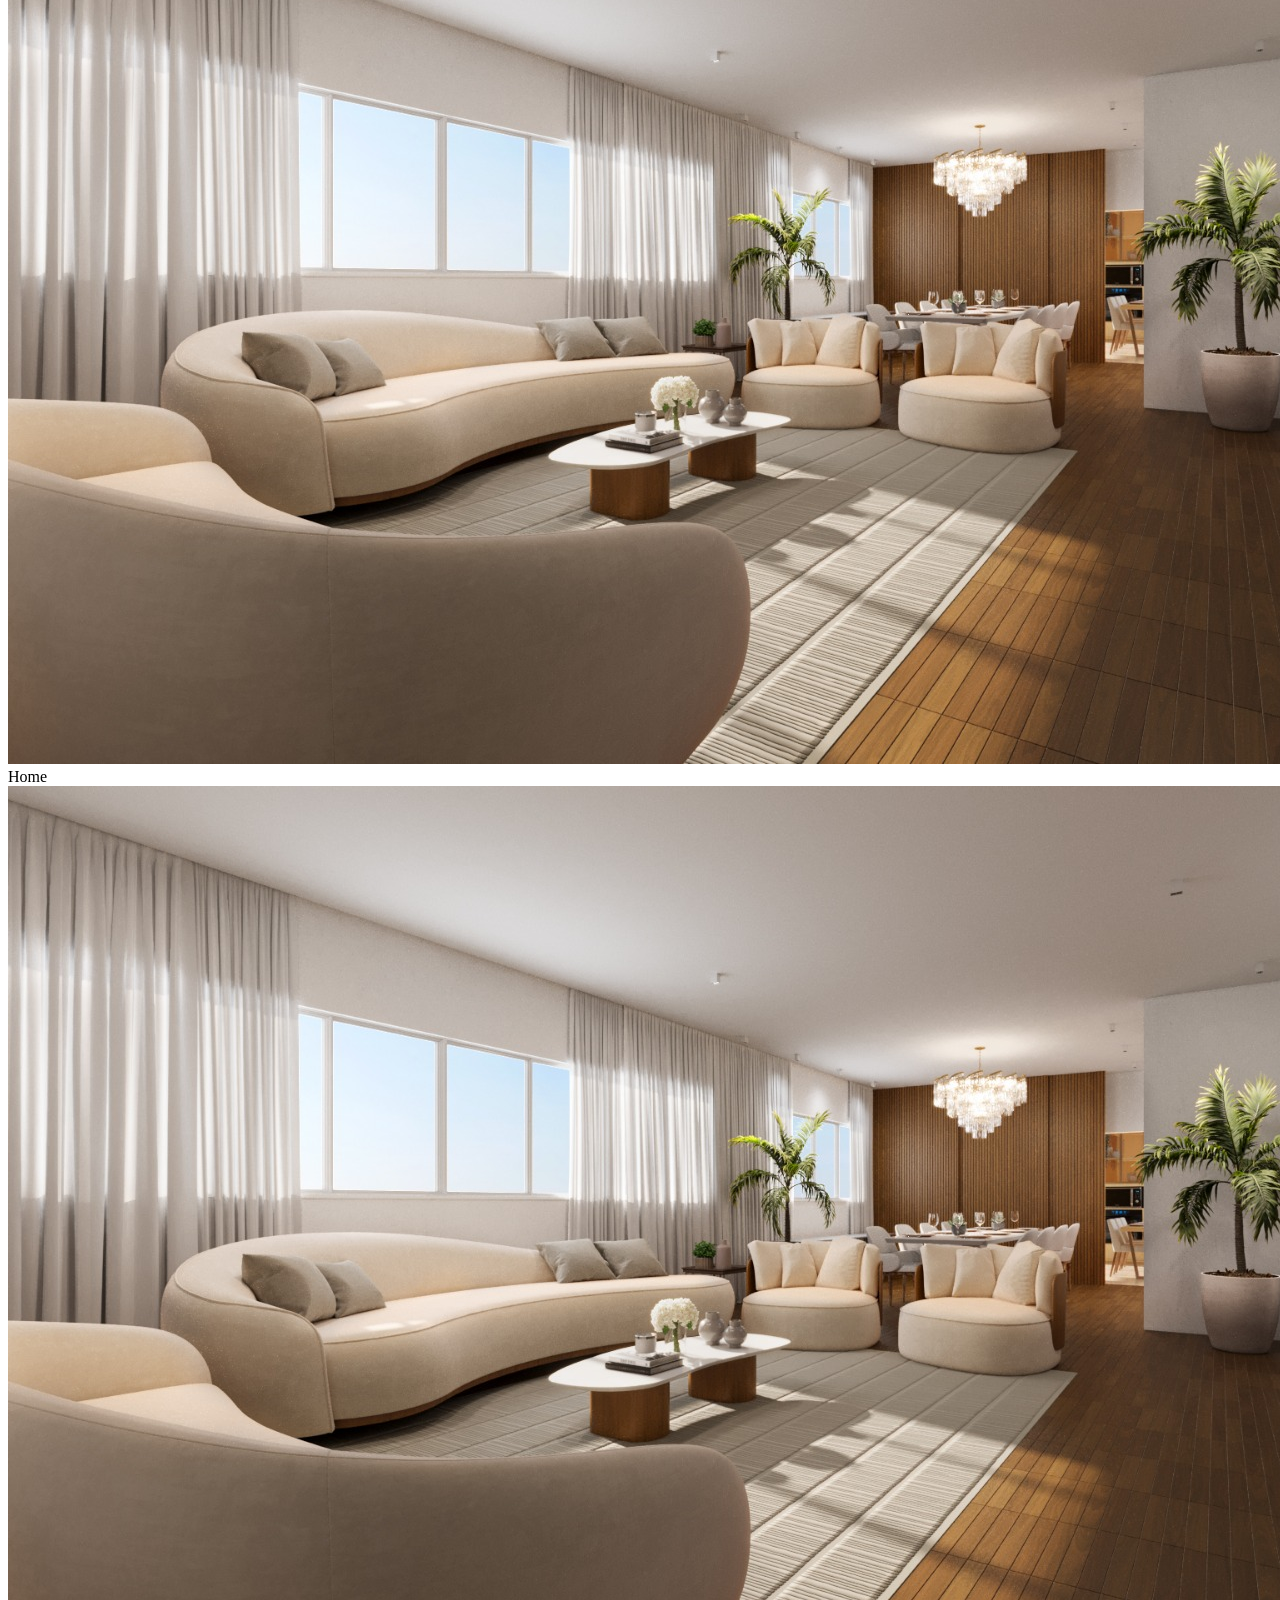
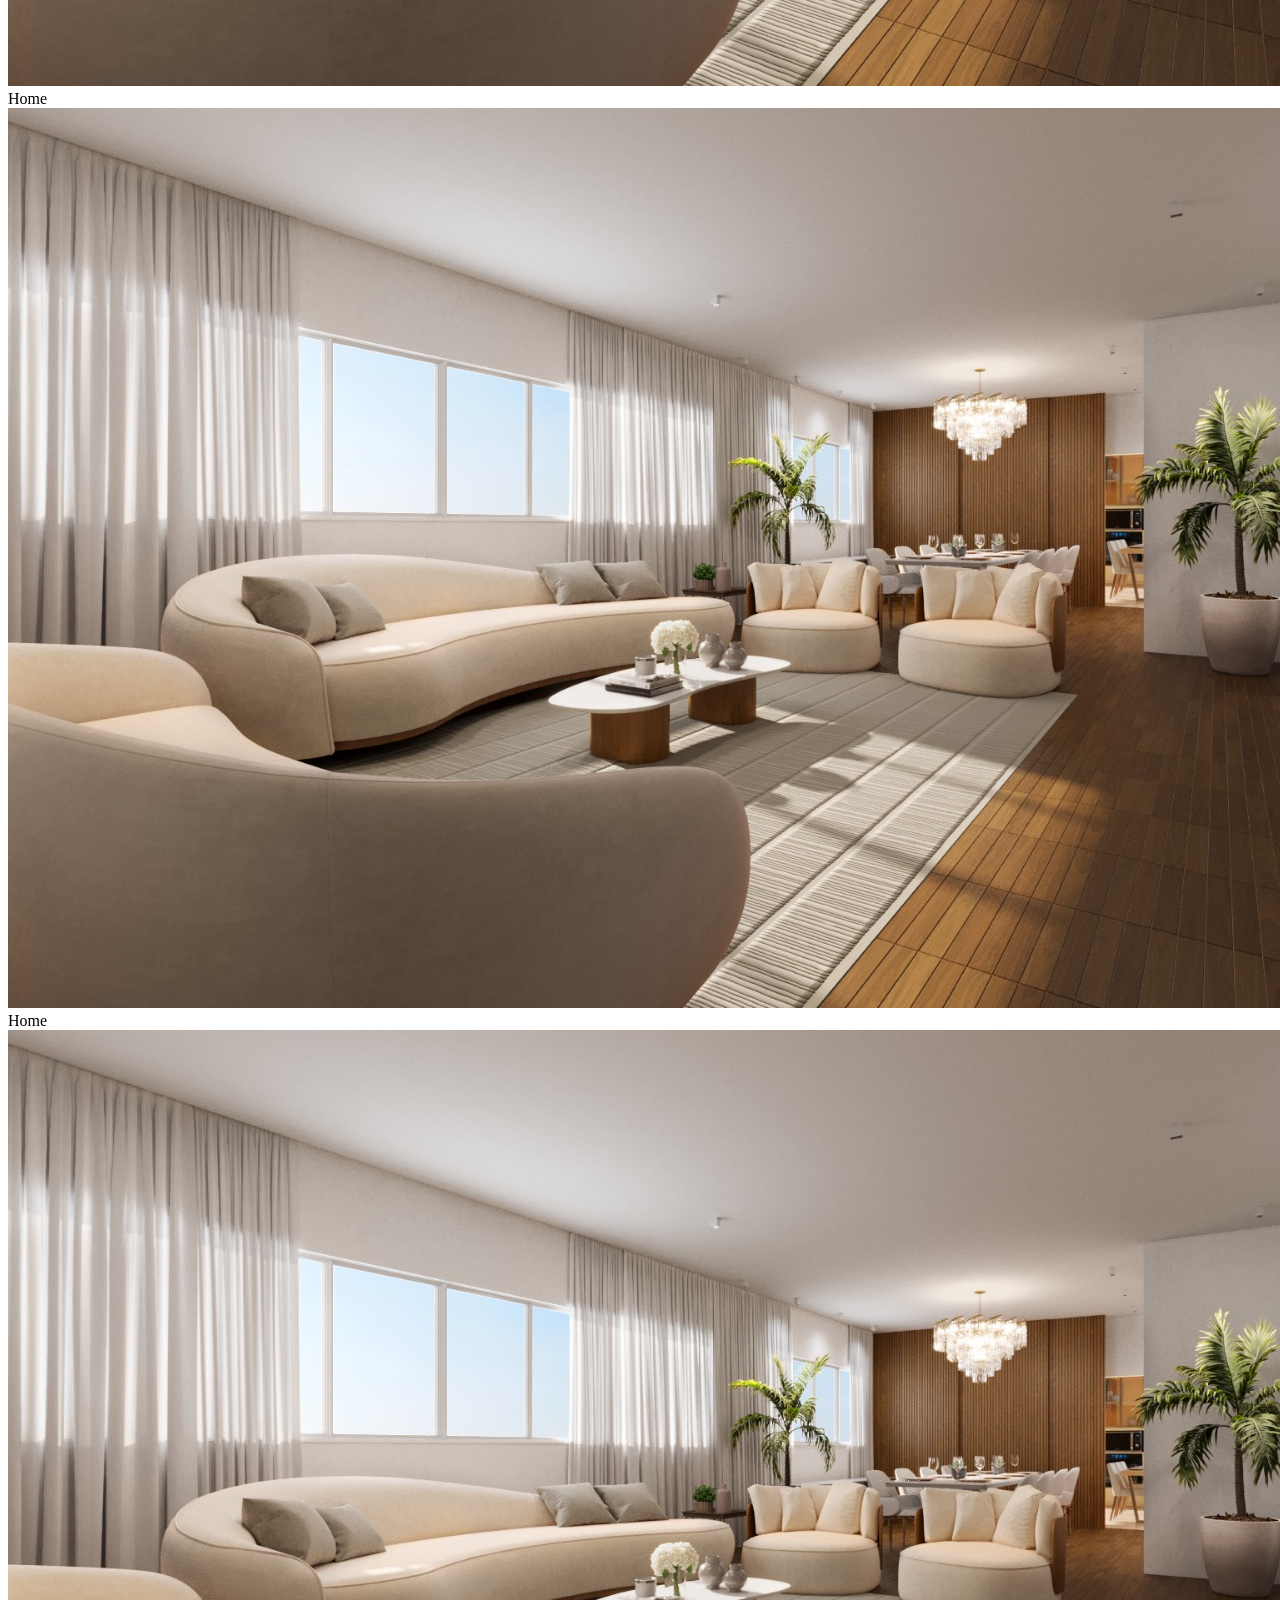
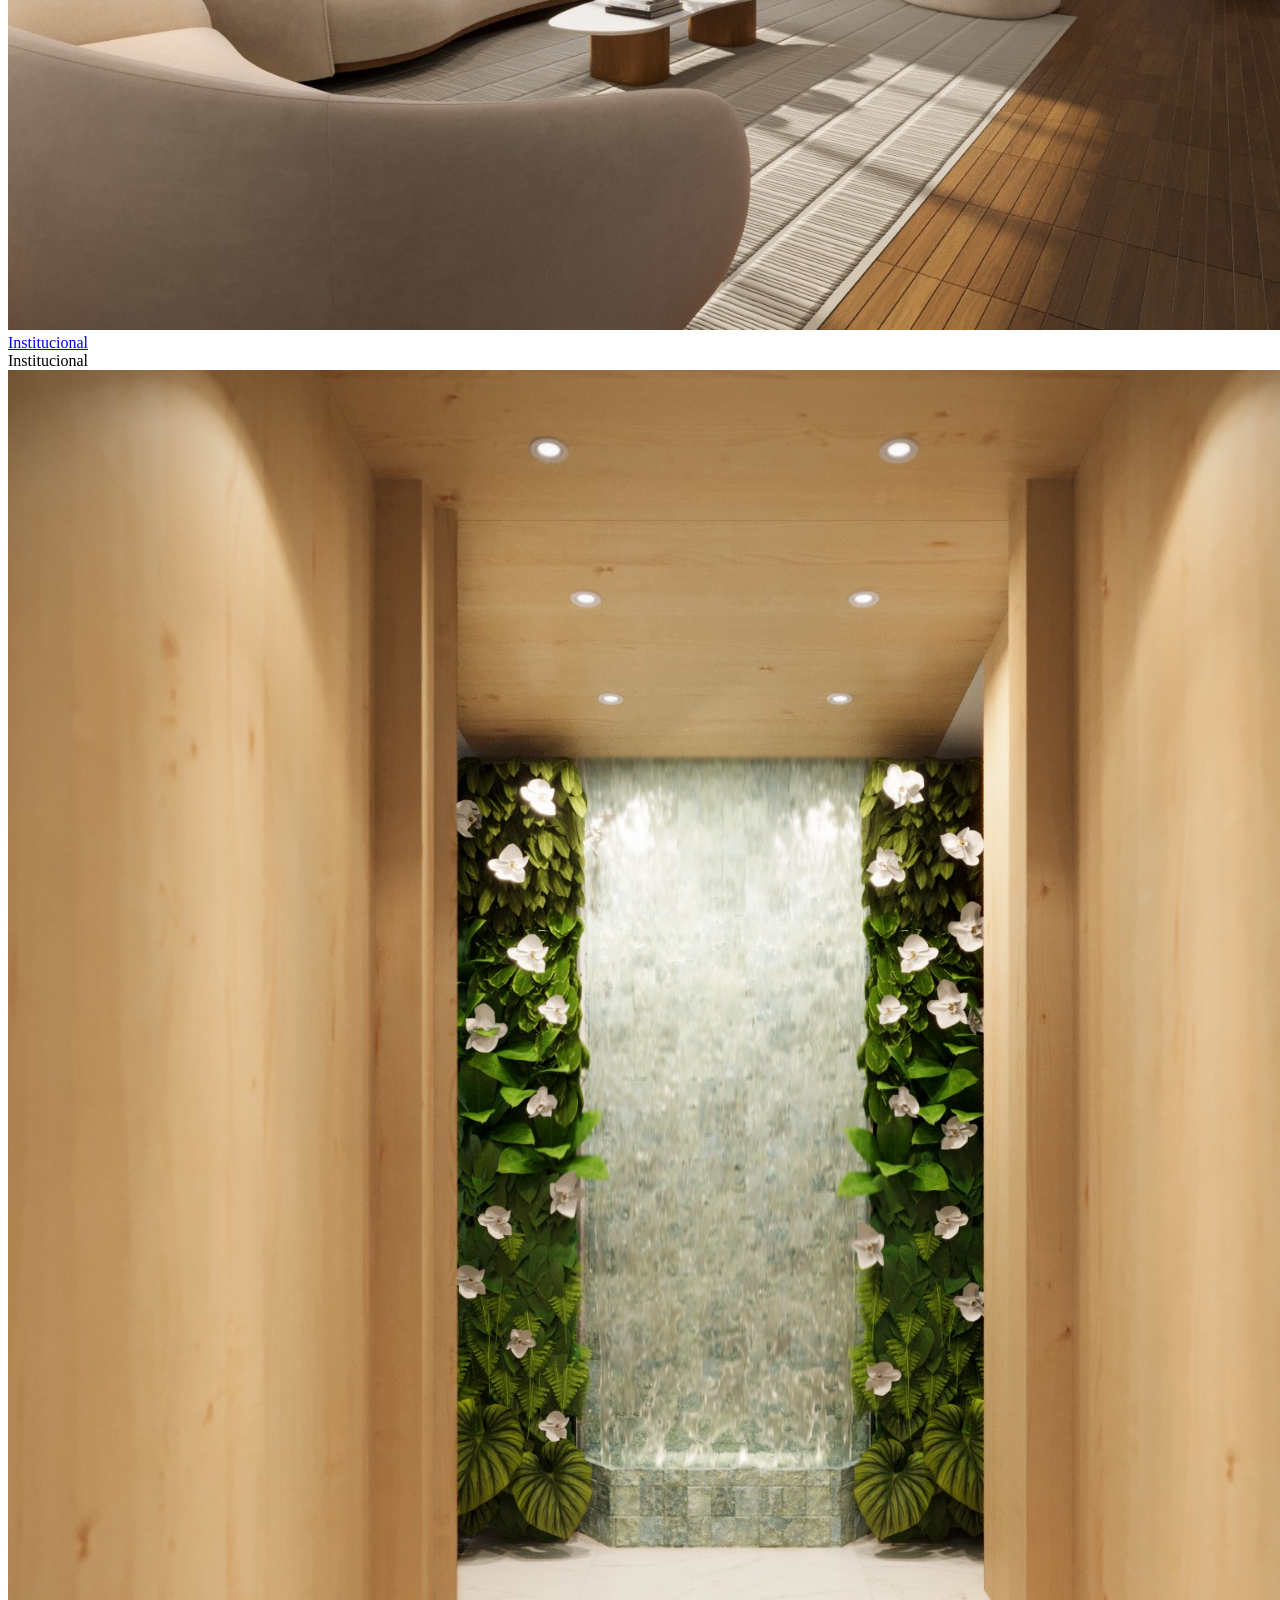
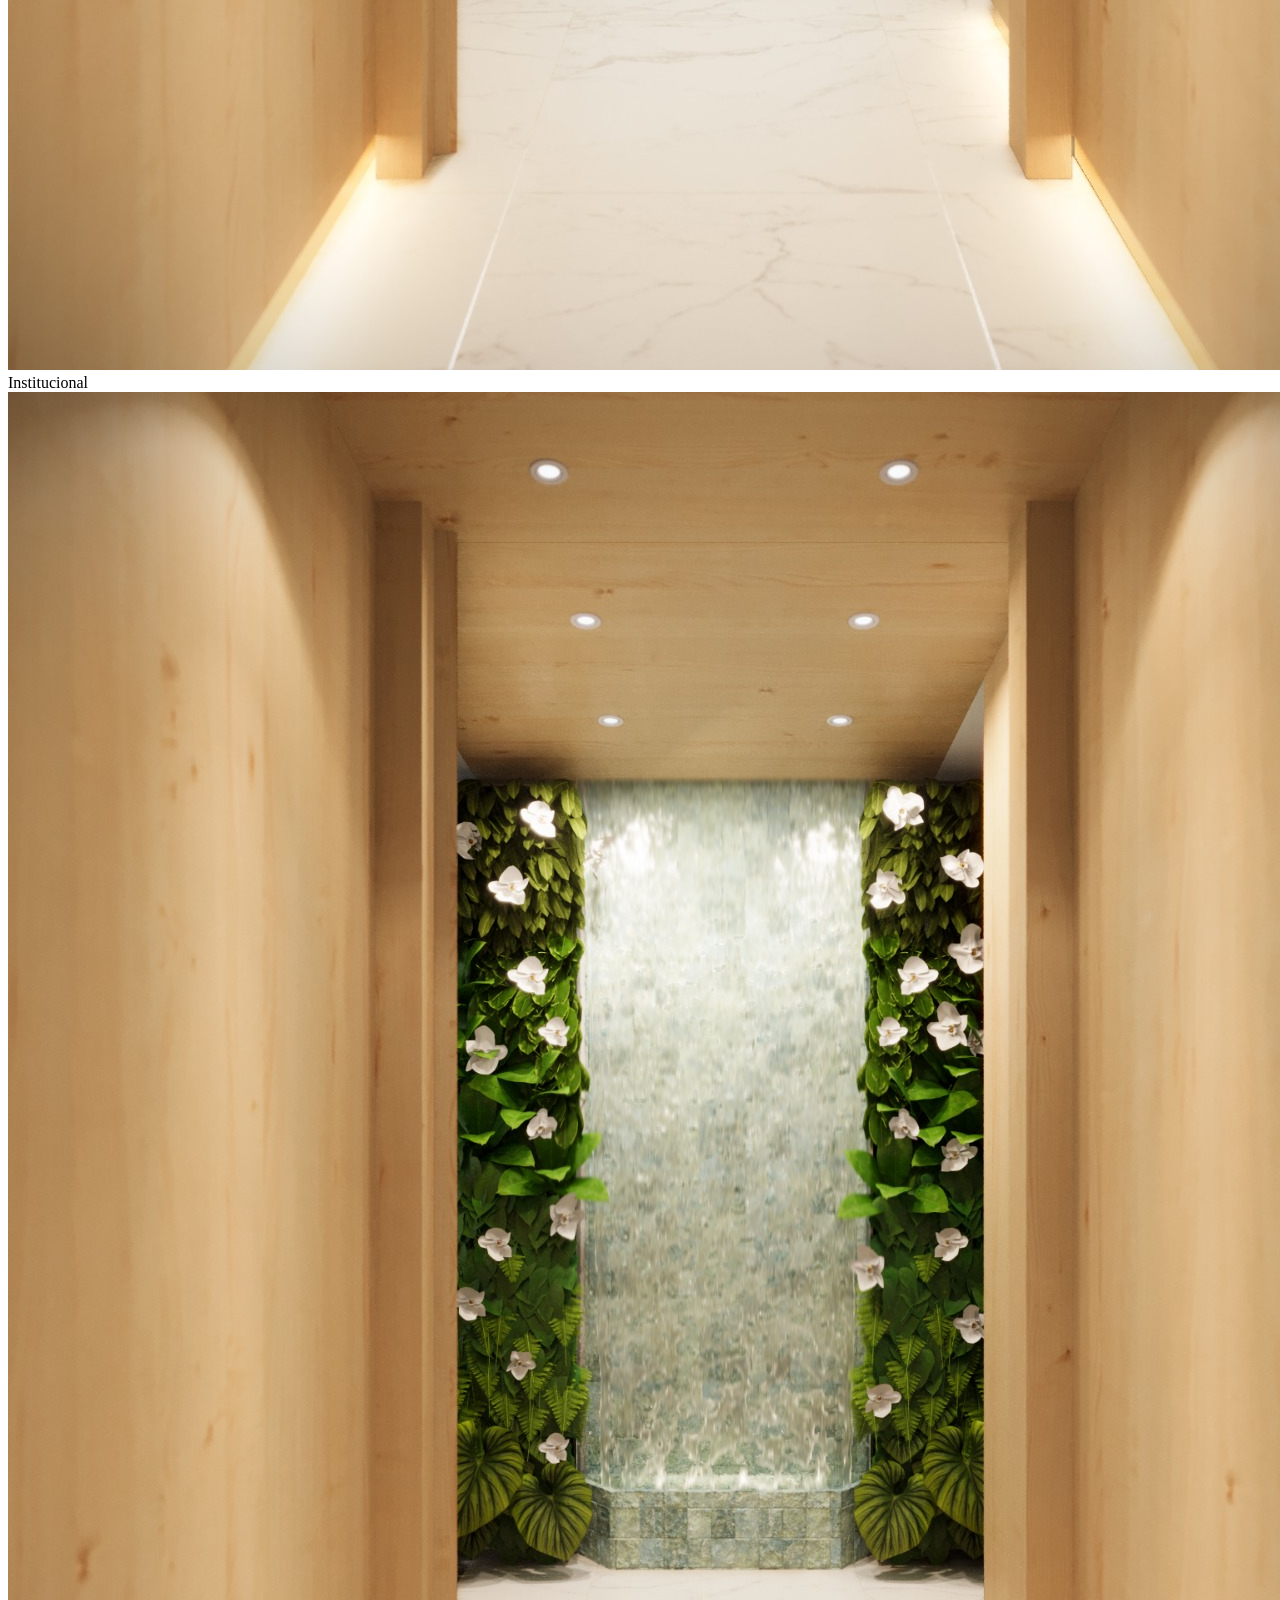
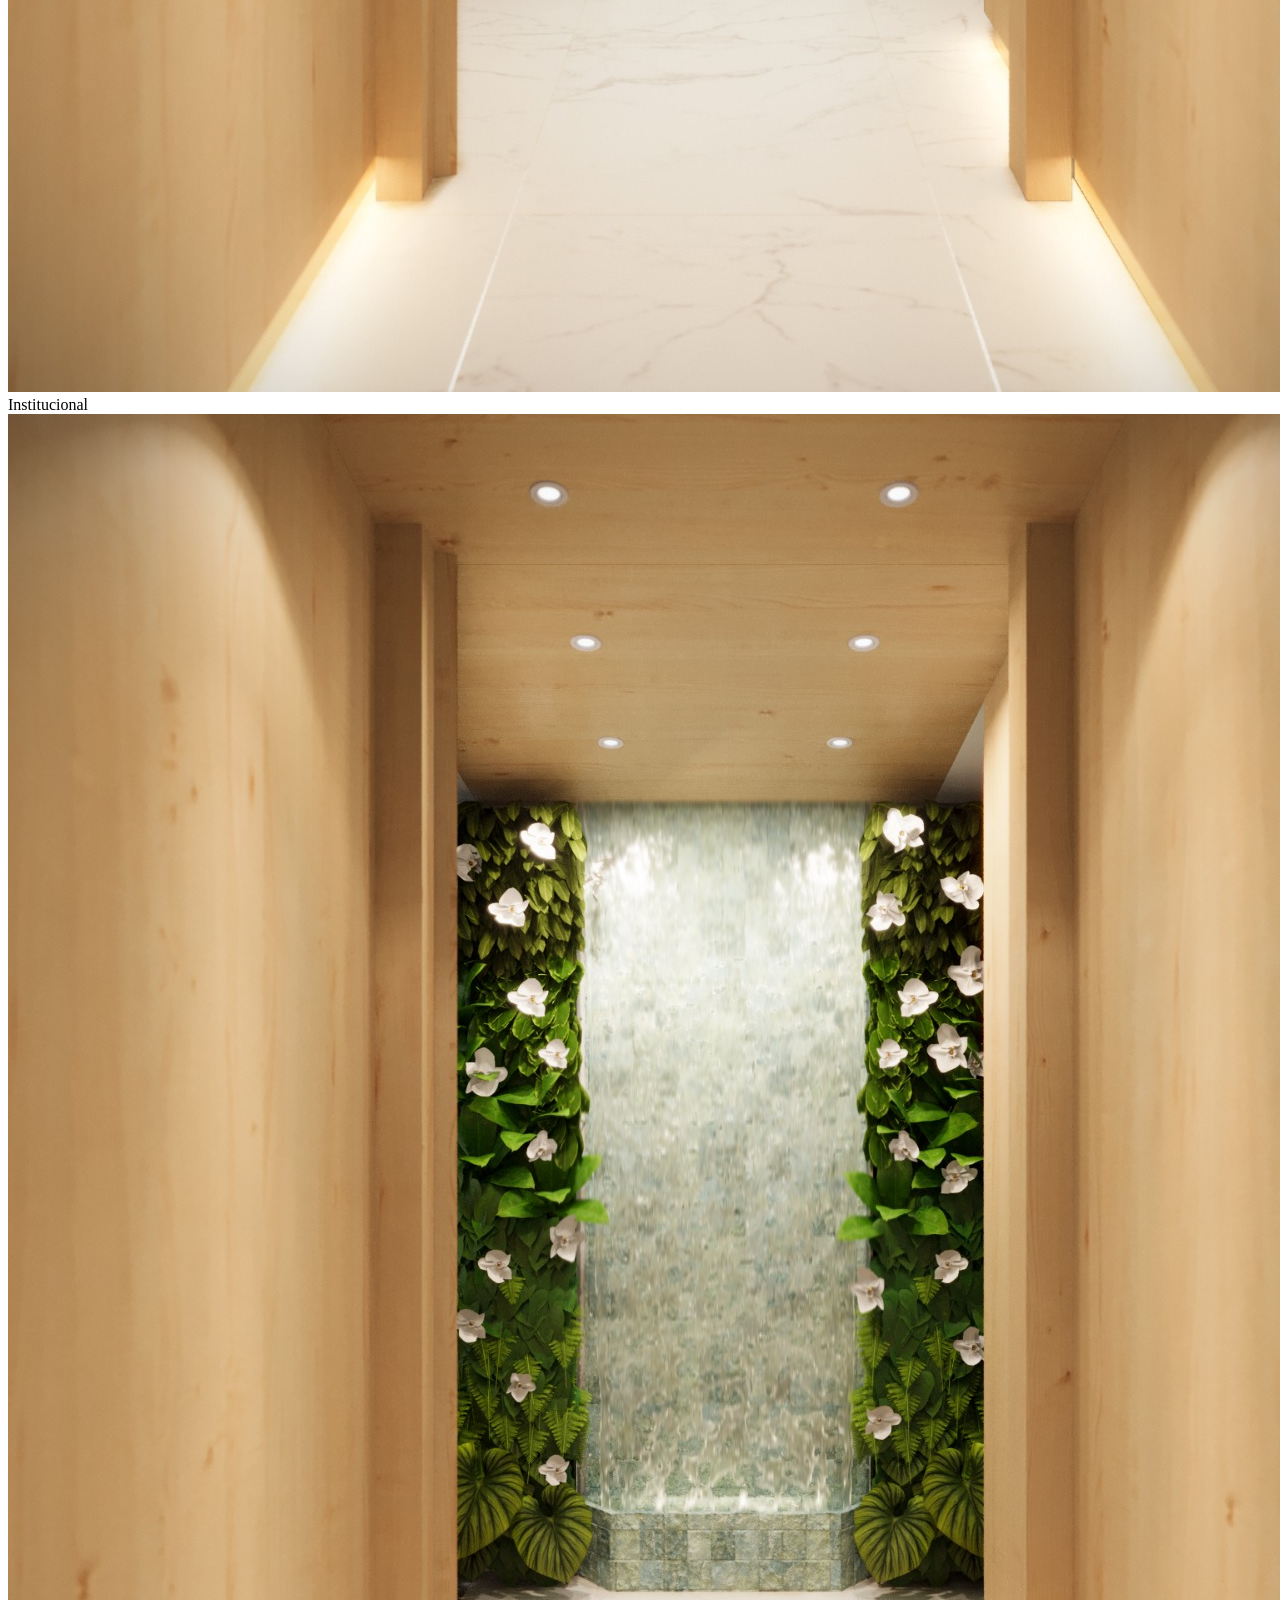
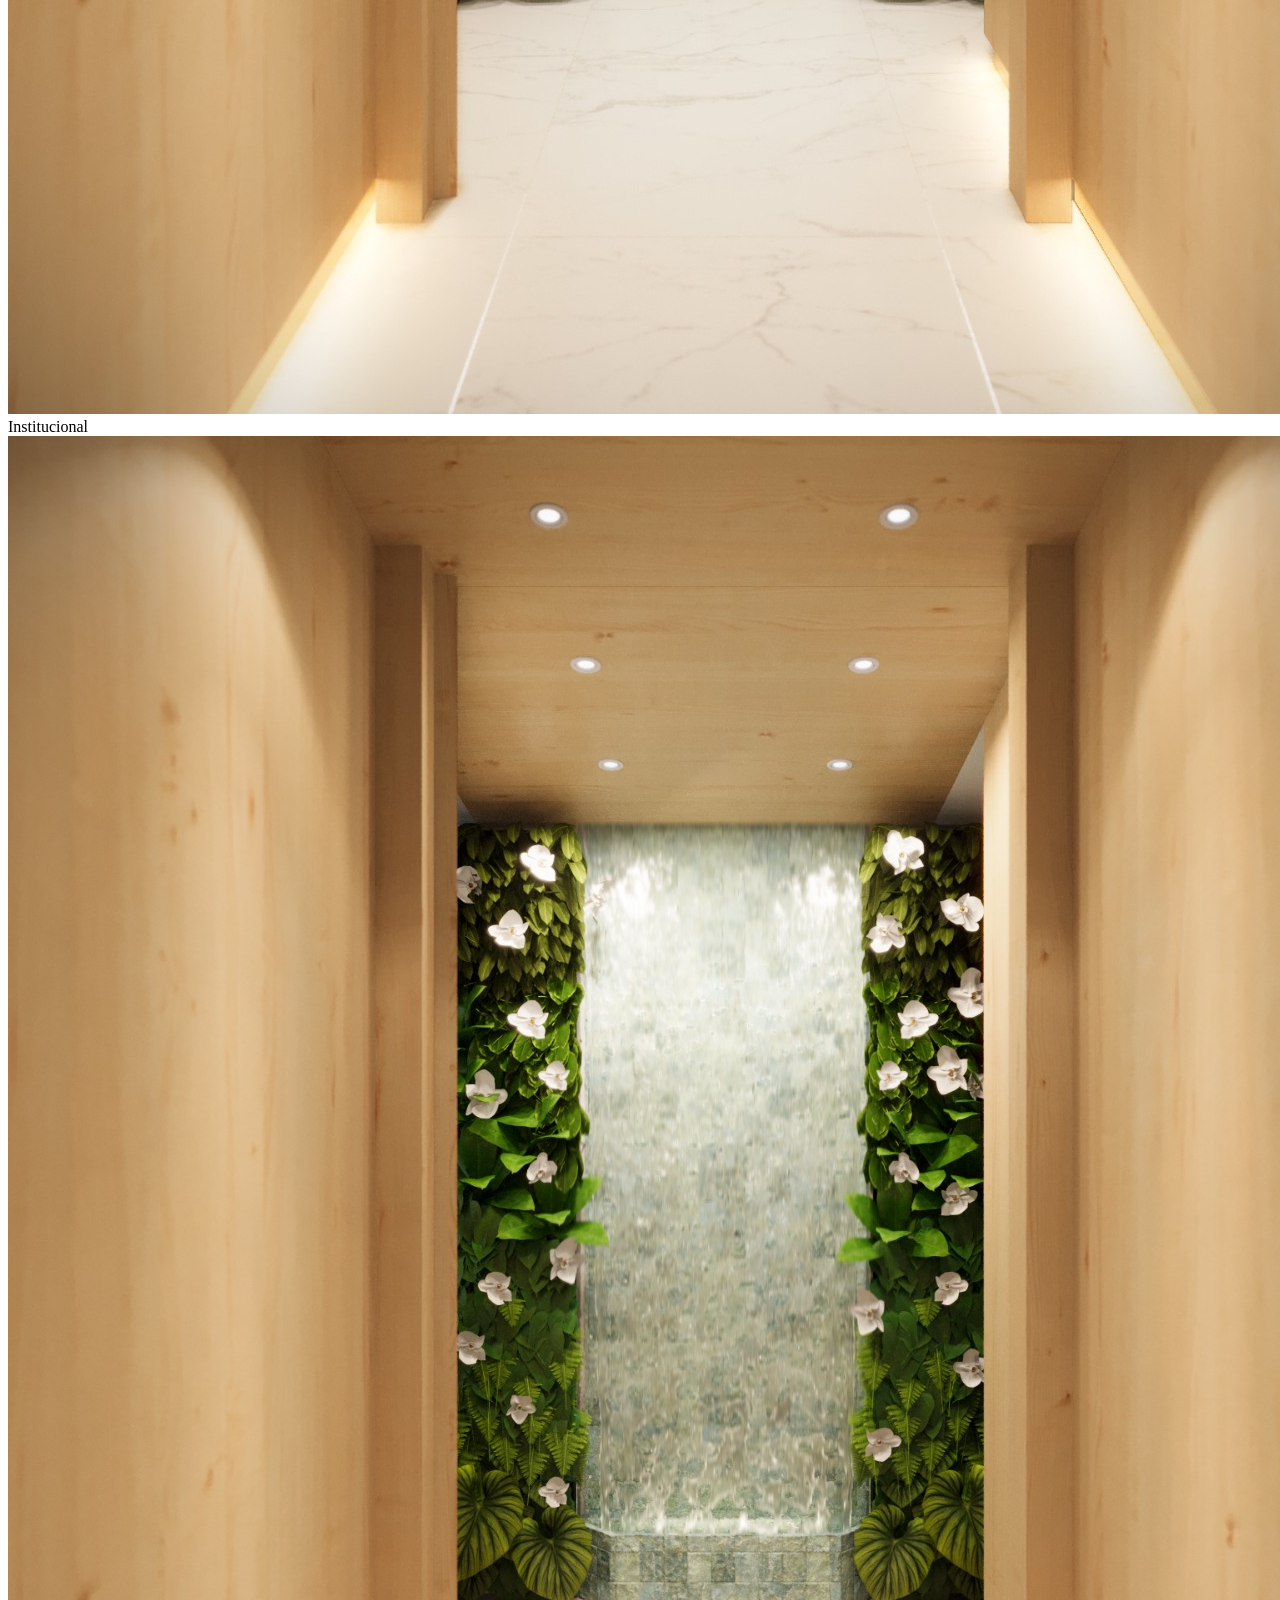
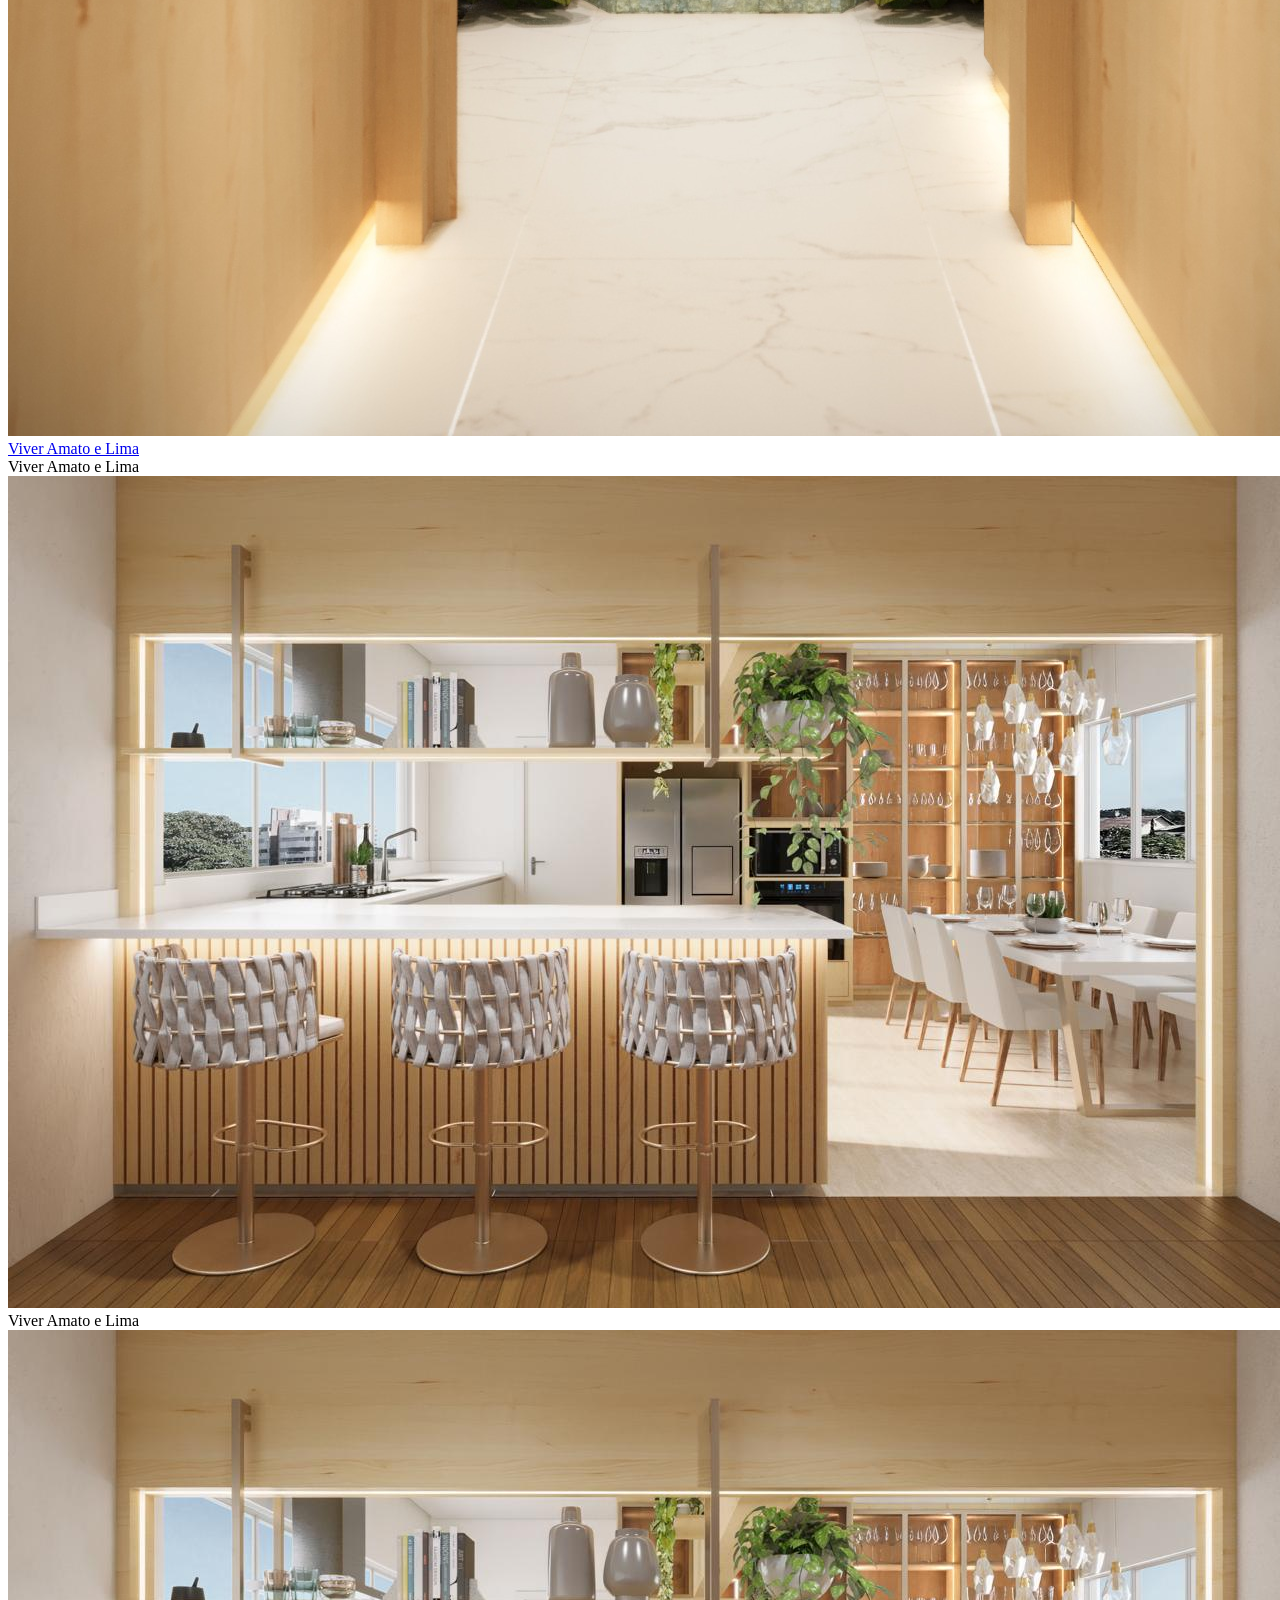
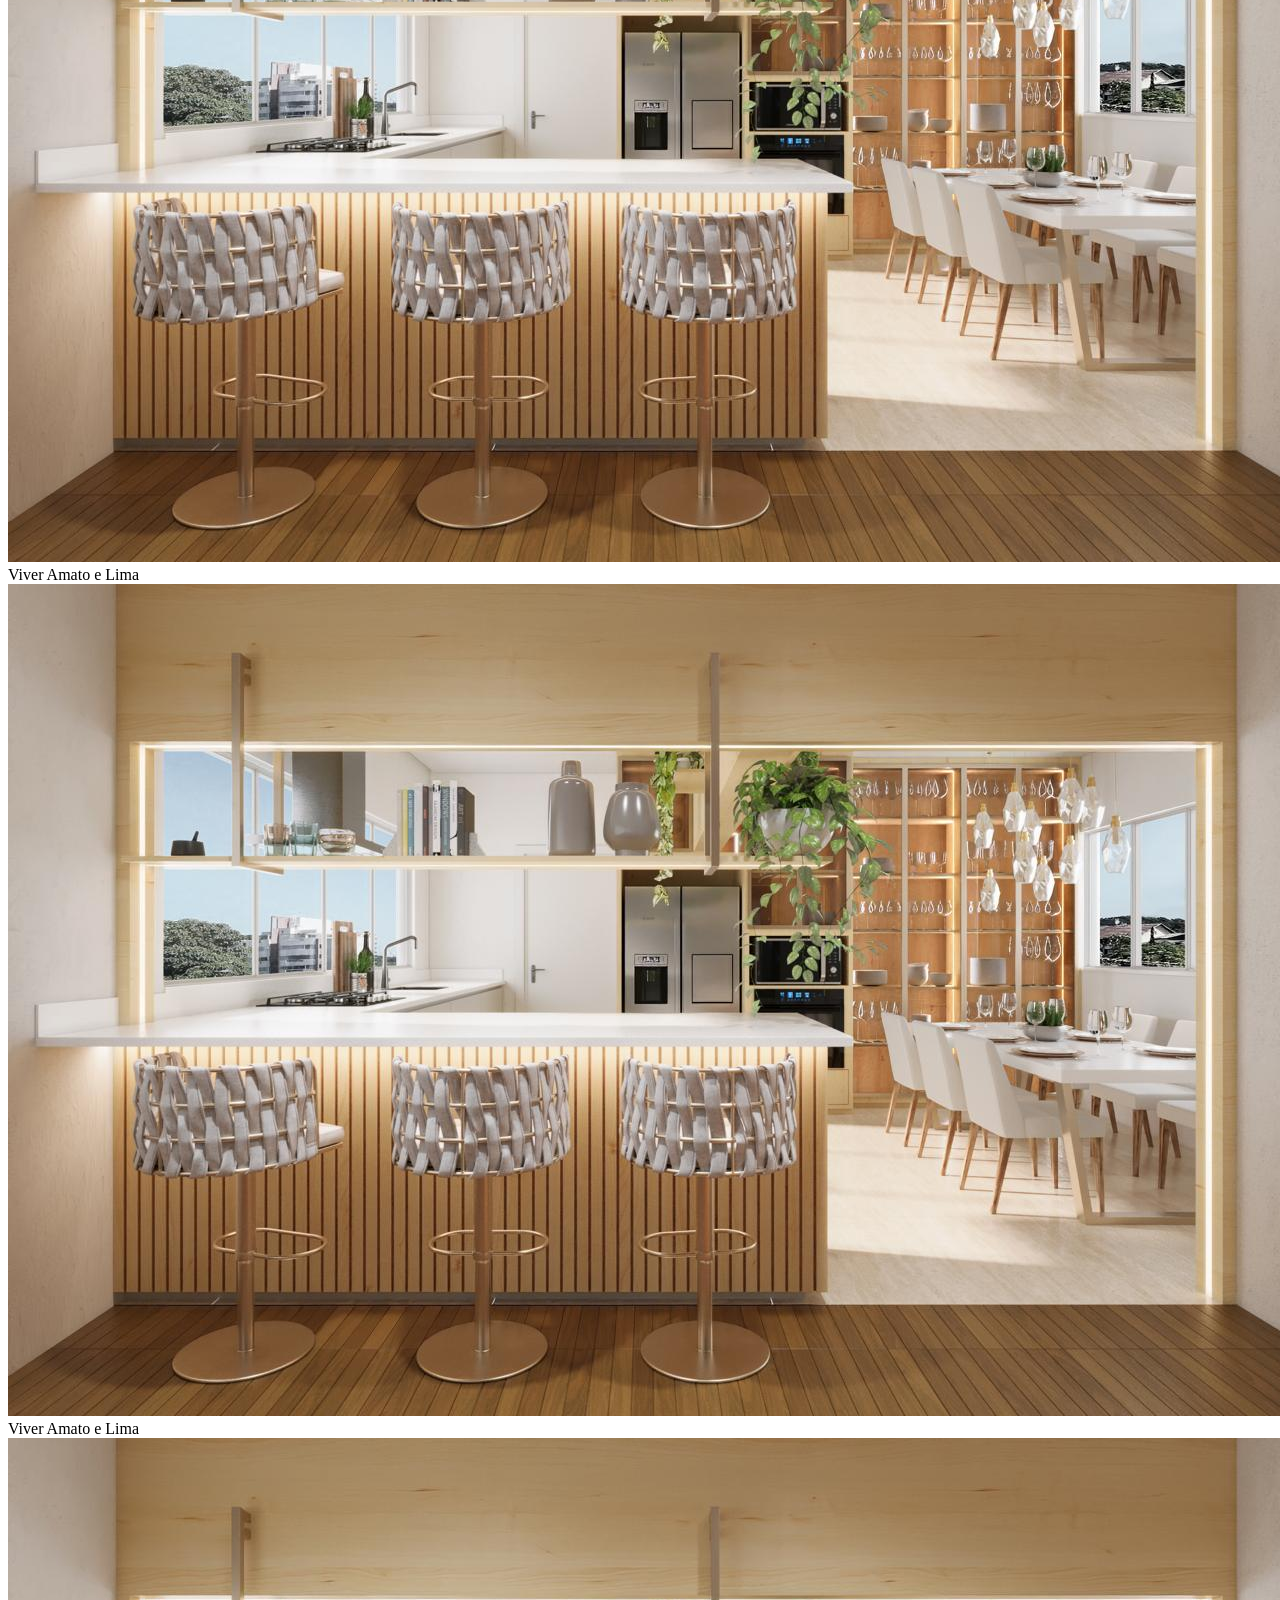
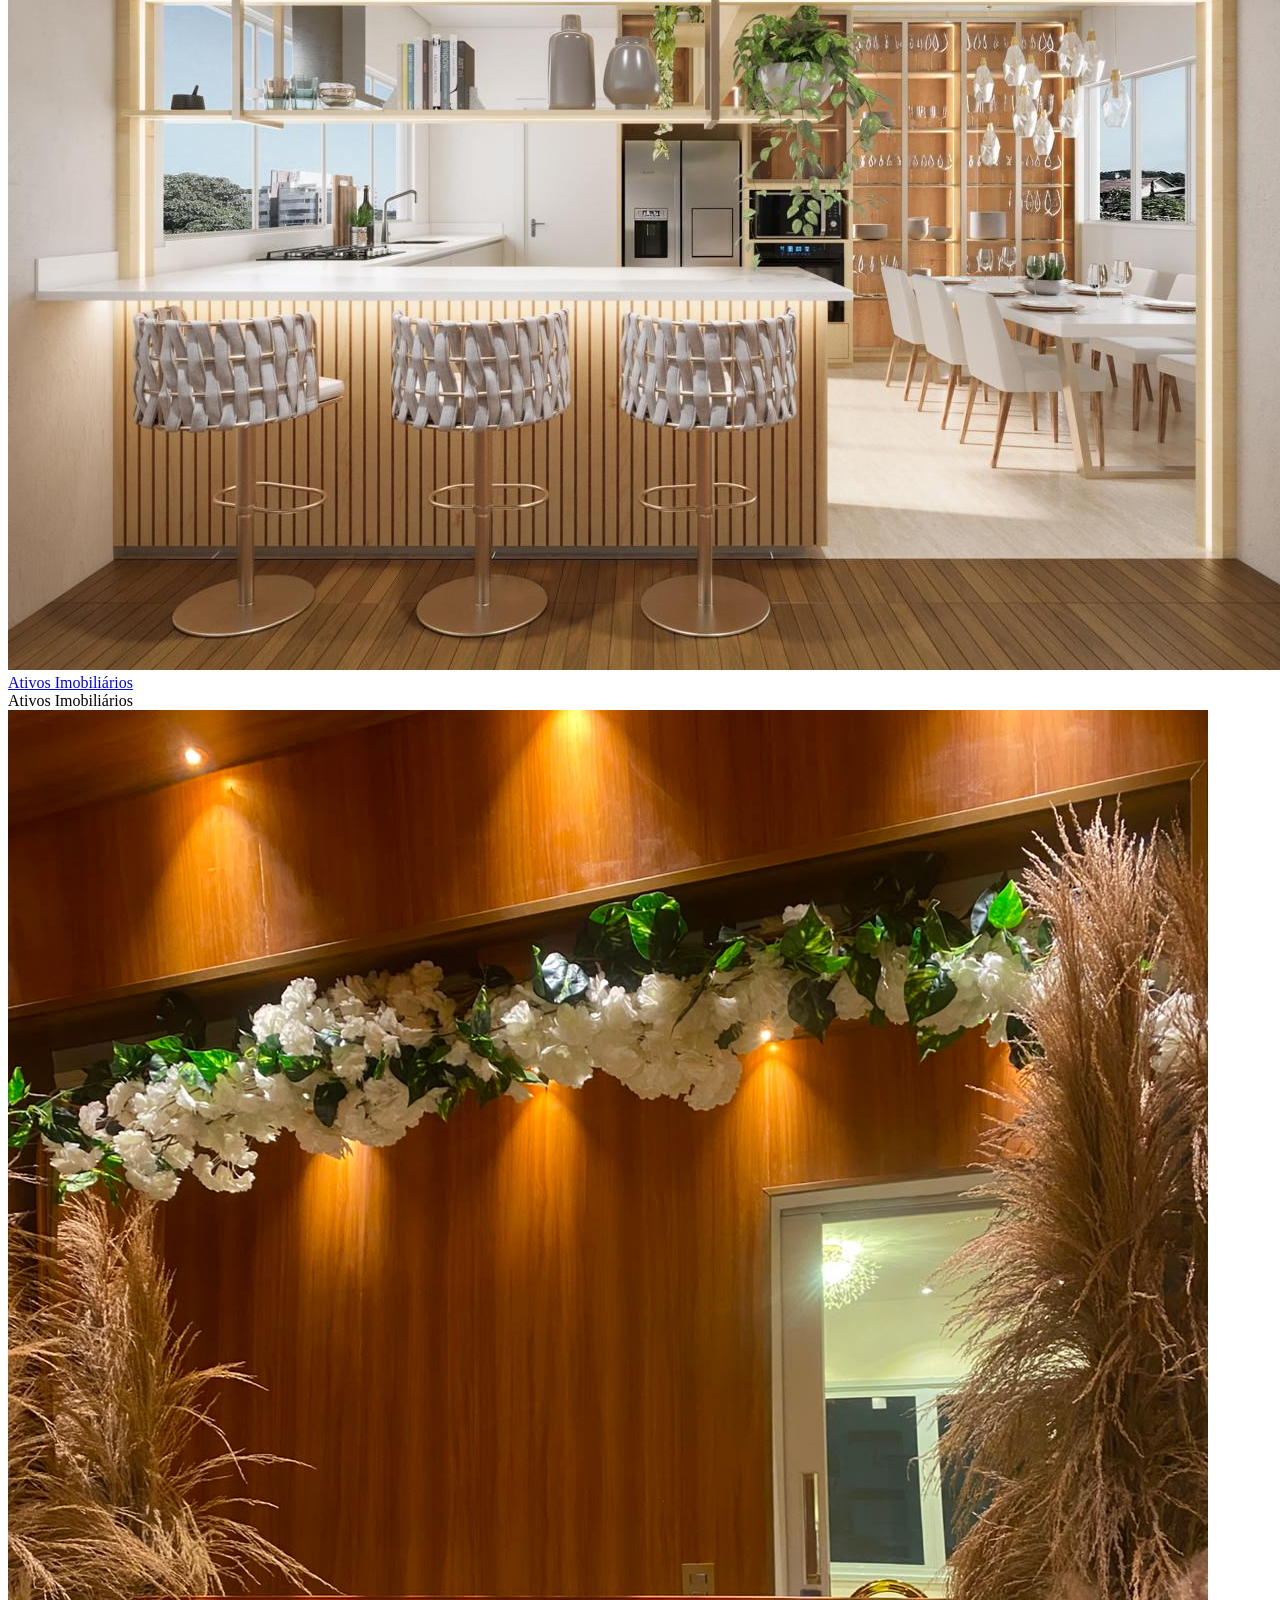
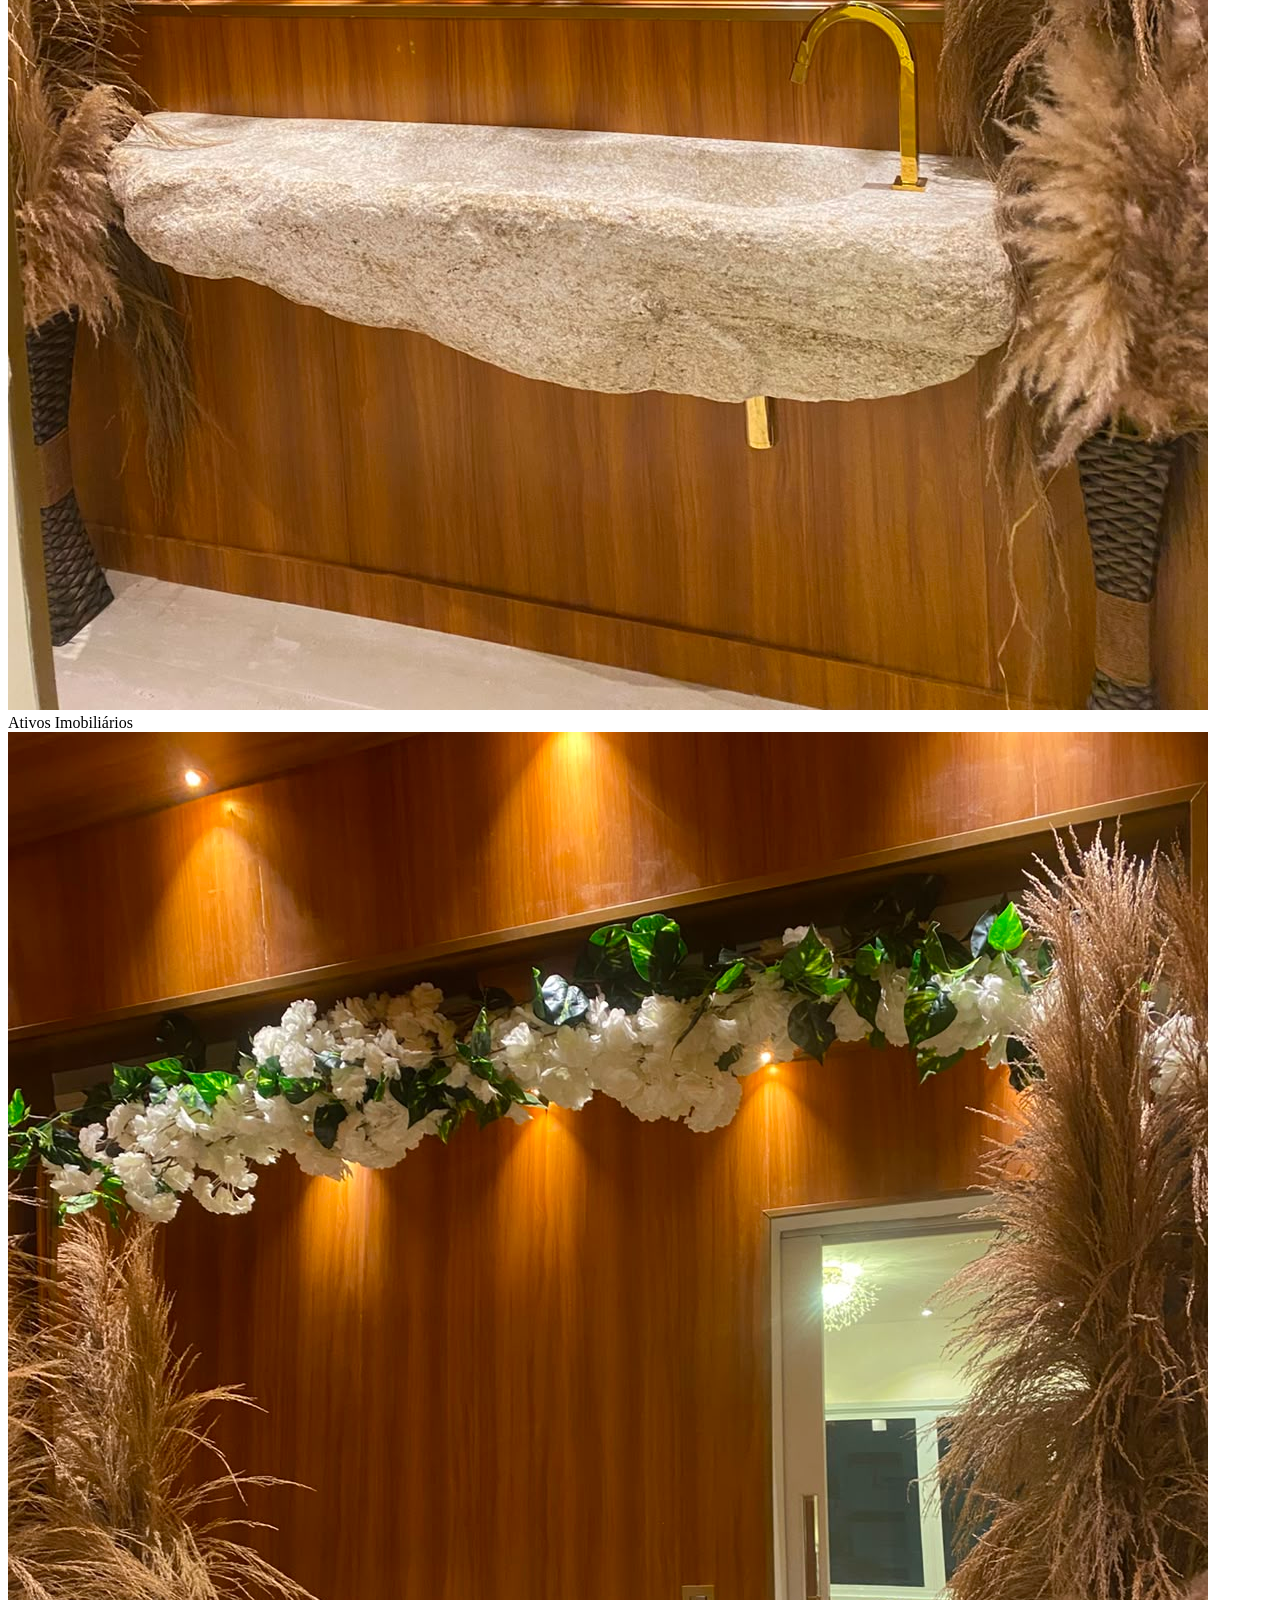
==== index.html @ fd79f14b "Bust cache for restored apartment experience" ====
<!doctype html><html lang="pt-BR"><head><meta charset="UTF-8"/><meta name="viewport" content="width=device-width,initial-scale=1.0"/><meta name="description" content="Amato Lima — ativos imobiliários, venda e reforma de residências de alto padrão em São Paulo."/><title>Amato Lima | Ativos Imobiliários</title><link rel="stylesheet" href="assets/css/styles.css?v=20260905-46"/><link rel="stylesheet" href="assets/css/hero-overlap-fix.css?v=20260905-1"/><link rel="stylesheet" href="assets/css/hero-descriptor-size.css?v=20260905-1"/><link rel="stylesheet" href="assets/css/flowing-menu.css?v=20260904-7"/><link rel="stylesheet" href="assets/css/smooth-motion.css?v=20260904-4"/><link rel="stylesheet" href="assets/css/infinite-spiral.css?v=20260905-29"/><link rel="stylesheet" href="assets/css/editorial-foundations.css?v=20260905-8"/><link rel="stylesheet" href="assets/css/project-index.css?v=20260905-11"/><link rel="stylesheet" href="assets/css/project-evolution.css?v=20260905-2"/><link rel="stylesheet" href="assets/css/apartment-build.css?v=20260905-2"/><link rel="stylesheet" href="assets/css/closing-collage.css?v=20260905-8"/><link rel="stylesheet" href="assets/css/site-background.css?v=20260905-1"/><link rel="stylesheet" href="assets/css/amato-footer.css?v=20260905-4"/><script src="https://cdn.jsdelivr.net/npm/gsap@3.12.5/dist/gsap.min.js" defer></script><script src="https://cdn.jsdelivr.net/npm/gsap@3.12.5/dist/ScrollTrigger.min.js" defer></script><script src="https://cdn.jsdelivr.net/npm/lenis@1.3.11/dist/lenis.min.js" defer></script><script src="assets/js/home.js?v=20260905-32" defer></script><script src="assets/js/flowing-menu.js?v=20260906-6" defer></script><script src="assets/js/smooth-motion.js?v=20260905-7" defer></script><script src="assets/js/material-content-update.js?v=20260905-2" defer></script><script src="assets/js/infinite-spiral.js?v=20260905-19" defer></script><script src="assets/js/editorial-foundations-mirror.js?v=20260905-2" defer></script><script src="assets/js/editorial-foundations.js?v=20260904-3" defer></script><script src="assets/js/project-index-reveal.js?v=20260905-1" defer></script><script src="assets/js/project-evolution.js?v=20260905-2" defer></script><script src="assets/js/apartment-build-reference.js?v=20260906-2" defer></script><script src="assets/js/closing-collage.js?v=20260905-19" defer></script><script src="assets/js/home-scrolltrigger-recovery.js?v=20260906-1" defer></script><script src="assets/js/main.js" defer></script><script src="assets/js/amato-footer.js?v=20260905-4" defer></script></head><body><div id="app" data-app></div><noscript>Ative o JavaScript para visualizar o site da Amato Lima.</noscript></body></html>
---- assets/css/hero-overlap-fix.css ----
/* Hero em fluxo normal após a remoção do carrossel. */
.hero--art {
  position: relative;
  top: auto;
}

/* A posição de Arte passa a responder principalmente à largura da tela,
   evitando que notebooks com pouca altura empurrem a palavra para dentro
   da madeira. O z-index garante que a palavra permaneça legível em qualquer
   proporção de viewport. */
.hero-art__arte {
  z-index: 3 !important;
}

@media (min-width: 761px) {
  .hero-art__arte {
    top: clamp(132px, 12.2vw, 196px) !important;
  }
}

@media (min-width: 761px) and (max-height: 820px) {
  .hero-art__arte {
    top: clamp(118px, 10.8vw, 164px) !important;
  }
}

@media (min-width: 761px) and (max-height: 700px) {
  .hero-art__arte {
    top: clamp(102px, 9.4vw, 138px) !important;
  }
}

@media (max-width: 760px) {
  .hero--art { top: auto; }
  .hero-art__arte {
    top: clamp(142px, 38vw, 198px) !important;
  }
}
---- assets/css/hero-descriptor-size.css ----
/* Ajuste pontual: aumenta somente “Ativos Imobiliários” da assinatura da hero em 10%. */
.hero-art__brand-descriptor {
  font-size: clamp(.538138rem, .745114vw, .703718rem);
}
---- assets/css/editorial-foundations.css ----
/* Seção editorial que substitui os cards de fundamentos. */
.editorial-foundations{position:relative;min-height:112svh;overflow:hidden;background:#f1f1f1}.editorial-foundations__layout{width:100%;min-height:112svh;display:grid;grid-template-columns:minmax(360px,38.5%) minmax(0,61.5%);align-items:start;column-gap:clamp(72px,9vw,156px);padding:0 clamp(16px,2vw,32px)}.editorial-foundations__image-wrap{width:100%;height:94svh;min-height:620px;margin:10svh 0 0;overflow:hidden;background:#e6e1da}.editorial-foundations__image-wrap img{position:relative;top:-6%;width:100%;height:112%;max-width:none;object-fit:cover;object-position:center;filter:sepia(12%) saturate(82%) contrast(1.02)}.editorial-foundations__copy{min-height:100svh;display:flex;align-items:center;justify-content:center;padding:14svh clamp(36px,6vw,110px) 8svh 0}.editorial-foundations__text{width:100%;max-width:620px;margin:0;color:#4c4037;font-family:Arial,"Helvetica Neue",Helvetica,sans-serif;font-size:clamp(.728rem,.88vw,.904rem);font-weight:400;letter-spacing:.075em;line-height:1.72;text-transform:uppercase;text-align:center}.editorial-foundations__line{display:block}.editorial-foundations__line--title{margin-bottom:1.15em;font-weight:700}.editorial-foundations__line--title .editorial-foundations__character,.editorial-foundations__line--body-bold .editorial-foundations__character{font-weight:700}.editorial-foundations__line--body-bold{font-weight:700}.editorial-foundations__word{display:inline-block;opacity:0;will-change:opacity,filter}.editorial-foundations__character{display:inline-block;color:#4c4037;animation:editorial-letter-shine 17s linear infinite;animation-delay:calc(var(--shine-index)*95ms)}.editorial-foundations--mirror{overflow:visible;z-index:3}.editorial-foundations--mirror .editorial-foundations__layout{position:relative;z-index:2}.editorial-foundations--mirror .editorial-foundations__image-wrap{grid-column:2;grid-row:1;height:116svh;position:relative;z-index:3}.editorial-foundations--mirror .editorial-foundations__copy{grid-column:1;grid-row:1;padding:14svh 0 8svh clamp(36px,6vw,110px)}@keyframes editorial-letter-shine{0%,42%,48%,100%{color:#4c4037}45%{color:#c3a06b}}@media(max-width:900px){.editorial-foundations,.editorial-foundations__layout{min-height:auto}.editorial-foundations__layout{grid-template-columns:1fr;row-gap:0;padding:0 16px 90px}.editorial-foundations__image-wrap{width:min(88vw,560px);height:92svh;min-height:640px;margin-top:9svh}.editorial-foundations__copy{min-height:68svh;align-items:center;padding:80px 8vw 110px}.editorial-foundations--mirror .editorial-foundations__image-wrap{grid-column:1;grid-row:1;margin-left:auto;height:102svh}.editorial-foundations--mirror .editorial-foundations__copy{grid-column:1;grid-row:2;padding:80px 8vw 110px}.editorial-foundations__text{max-width:580px;font-size:clamp(.688rem,2.592vw,.864rem)}}@media(prefers-reduced-motion:reduce){.editorial-foundations__word{opacity:1;filter:none}.editorial-foundations__character{animation:none}}
---- assets/css/project-index.css ----
.project-index{
  position:relative;
  z-index:2;
  margin:0;
  padding:10svh clamp(18px,3vw,48px) clamp(110px,14vw,210px);
  overflow:visible;
  background:#f1f1f1;
}

.project-index__heading-wrap{
  width:min(1160px,86vw);
  margin:0 auto clamp(32px,4vw,56px);
}

.project-index .closing-collage{
  width:100vw;
  margin-left:calc(50% - 50vw);
  margin-bottom:clamp(32px,4vw,56px);
}

.project-index__heading{
  width:100%;
  margin:0;
  color:#242220;
  font-family:"Helvetica Neue",Helvetica,Arial,sans-serif;
  font-size:clamp(3.8rem,7.4vw,7.9rem);
  font-weight:300;
  letter-spacing:-.045em;
  line-height:.84;
  text-transform:uppercase;
}

.project-index__line{
  display:block;
  white-space:nowrap;
}

.project-index__line--one{
  position:relative;
  padding-top:.12em;
  margin-top:-.12em;
  text-align:left;
}

.project-index__line--two{
  padding-right:8%;
  text-align:center;
}

.project-index__line--three{
  text-align:right;
}

.project-index__list-wrap{
  width:min(1160px,94vw);
  margin:0 auto;
}

.project-index__list{
  display:grid;
  gap:8px;
  margin:0;
  padding:0;
  list-style:none;
}

.project-index__item{
  min-height:clamp(150px,15vw,210px);
  display:flex;
  flex-direction:column;
  justify-content:space-between;
  padding:clamp(24px,3vw,42px);
  color:#261c12;
  background:#e9e7e3;
}

.project-index.has-scroll-reveal .project-index__item{
  opacity:0;
  transform:scale(.7);
  transform-origin:50% 50%;
  will-change:opacity,transform;
}

.project-index__name,
.project-index__location{
  display:block;
  font-family:var(--sans);
  font-size:clamp(.67rem,.78vw,.82rem);
  font-weight:500;
  letter-spacing:.1em;
  line-height:1.5;
  text-transform:uppercase;
}

.project-index__location{
  color:rgba(38,28,18,.55);
  font-weight:400;
}

@media(max-width:760px){
  .project-index{
    padding:10svh 16px 110px;
  }

  .project-index__heading-wrap{
    width:100%;
    margin-bottom:28px;
  }

  .project-index .closing-collage{
    margin-bottom:28px;
  }

  .project-index__heading{
    font-size:clamp(2.7rem,13.3vw,4.8rem);
    line-height:.9;
  }

  .project-index__line--two{
    padding-right:3%;
  }

  .project-index__list-wrap{
    width:100%;
  }

  .project-index__item{
    min-height:164px;
    padding:25px 21px;
  }
}

@supports ((-webkit-background-clip:text) or (background-clip:text)){
  .project-index__line{
    color:transparent;
    background-image:url("../images/sections-home/31811.jpg");
    background-size:135% auto;
    background-position:50% 50%;
    background-repeat:no-repeat;
    background-clip:text;
    -webkit-background-clip:text;
    -webkit-text-fill-color:transparent;
    animation:project-title-material 18s ease-in-out infinite alternate;
  }

  .project-index__line--two{animation-delay:-5s}
  .project-index__line--three{animation-delay:-10s}
}

@keyframes project-title-material{
  from{background-position:42% 48%}
  to{background-position:58% 53%}
}

@media(prefers-reduced-motion:reduce){
  .project-index__line{animation:none}
  .project-index.has-scroll-reveal .project-index__item{opacity:1;transform:none}
}
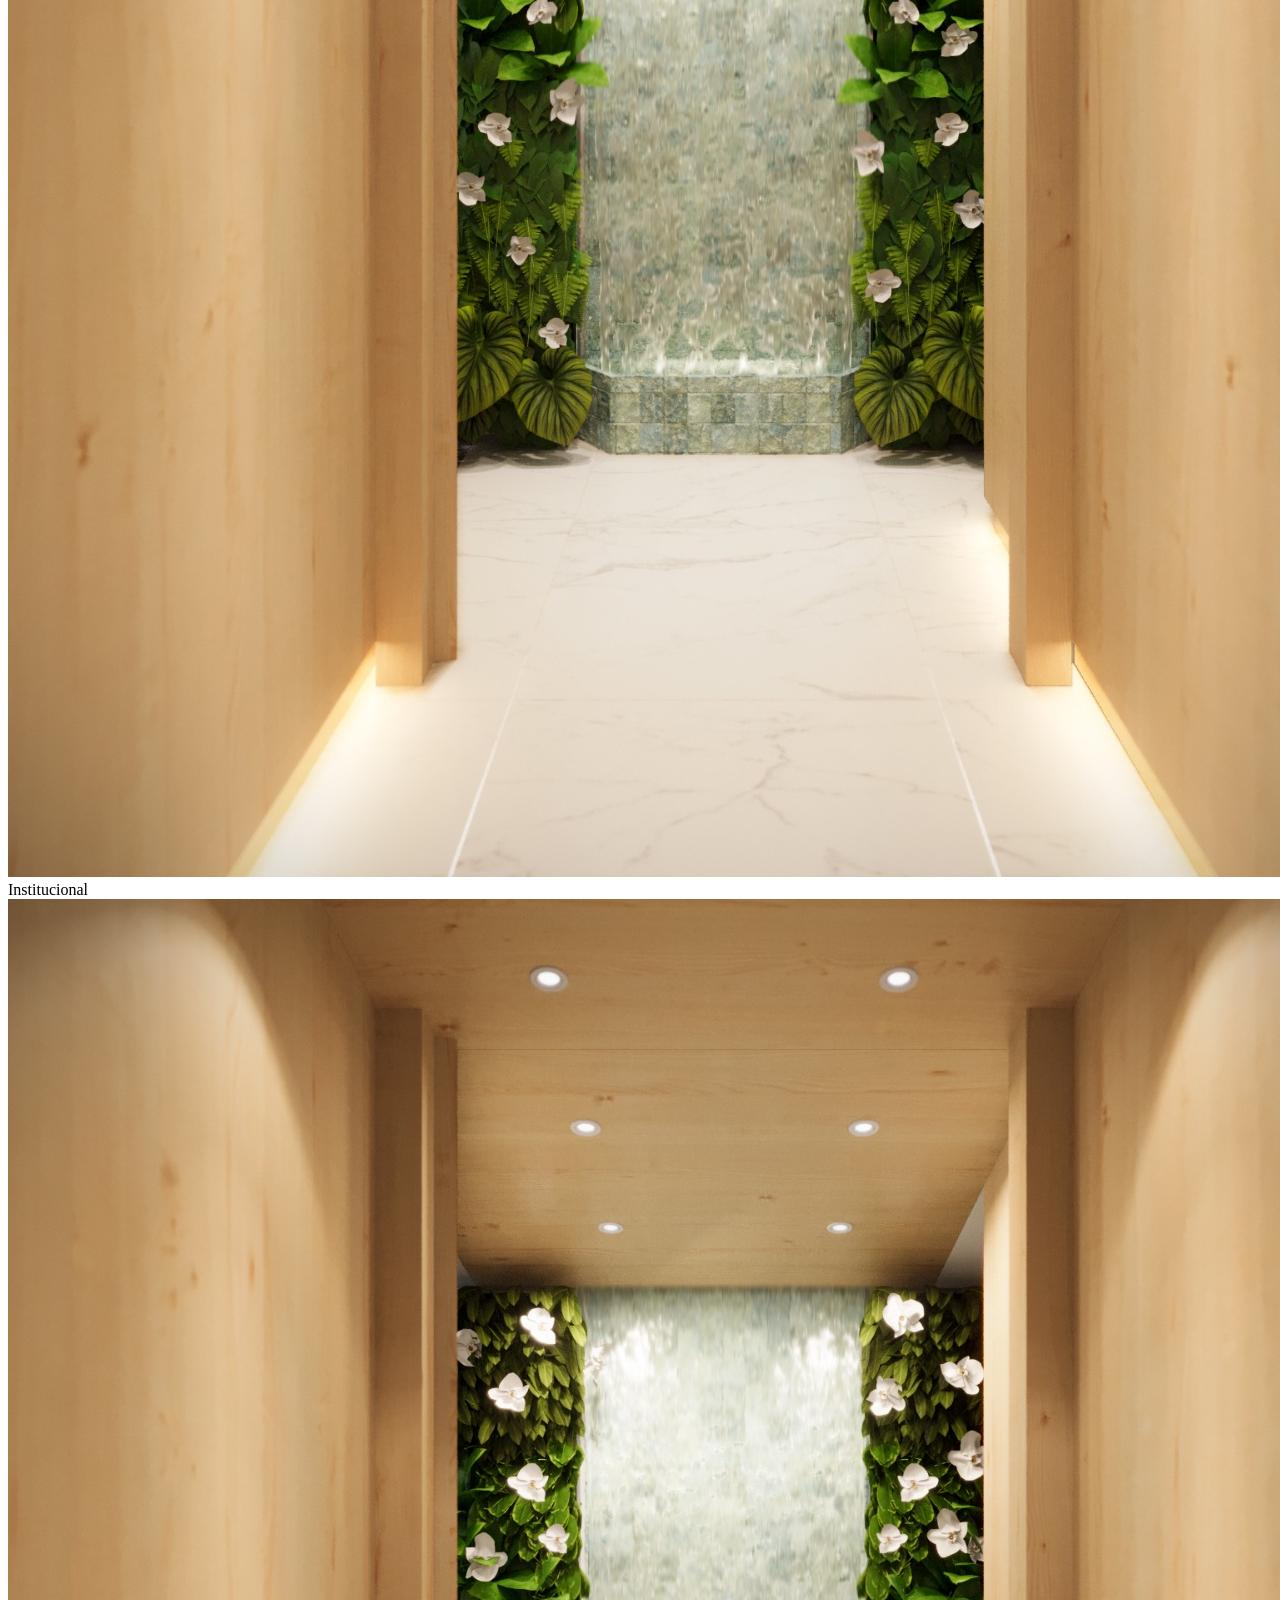
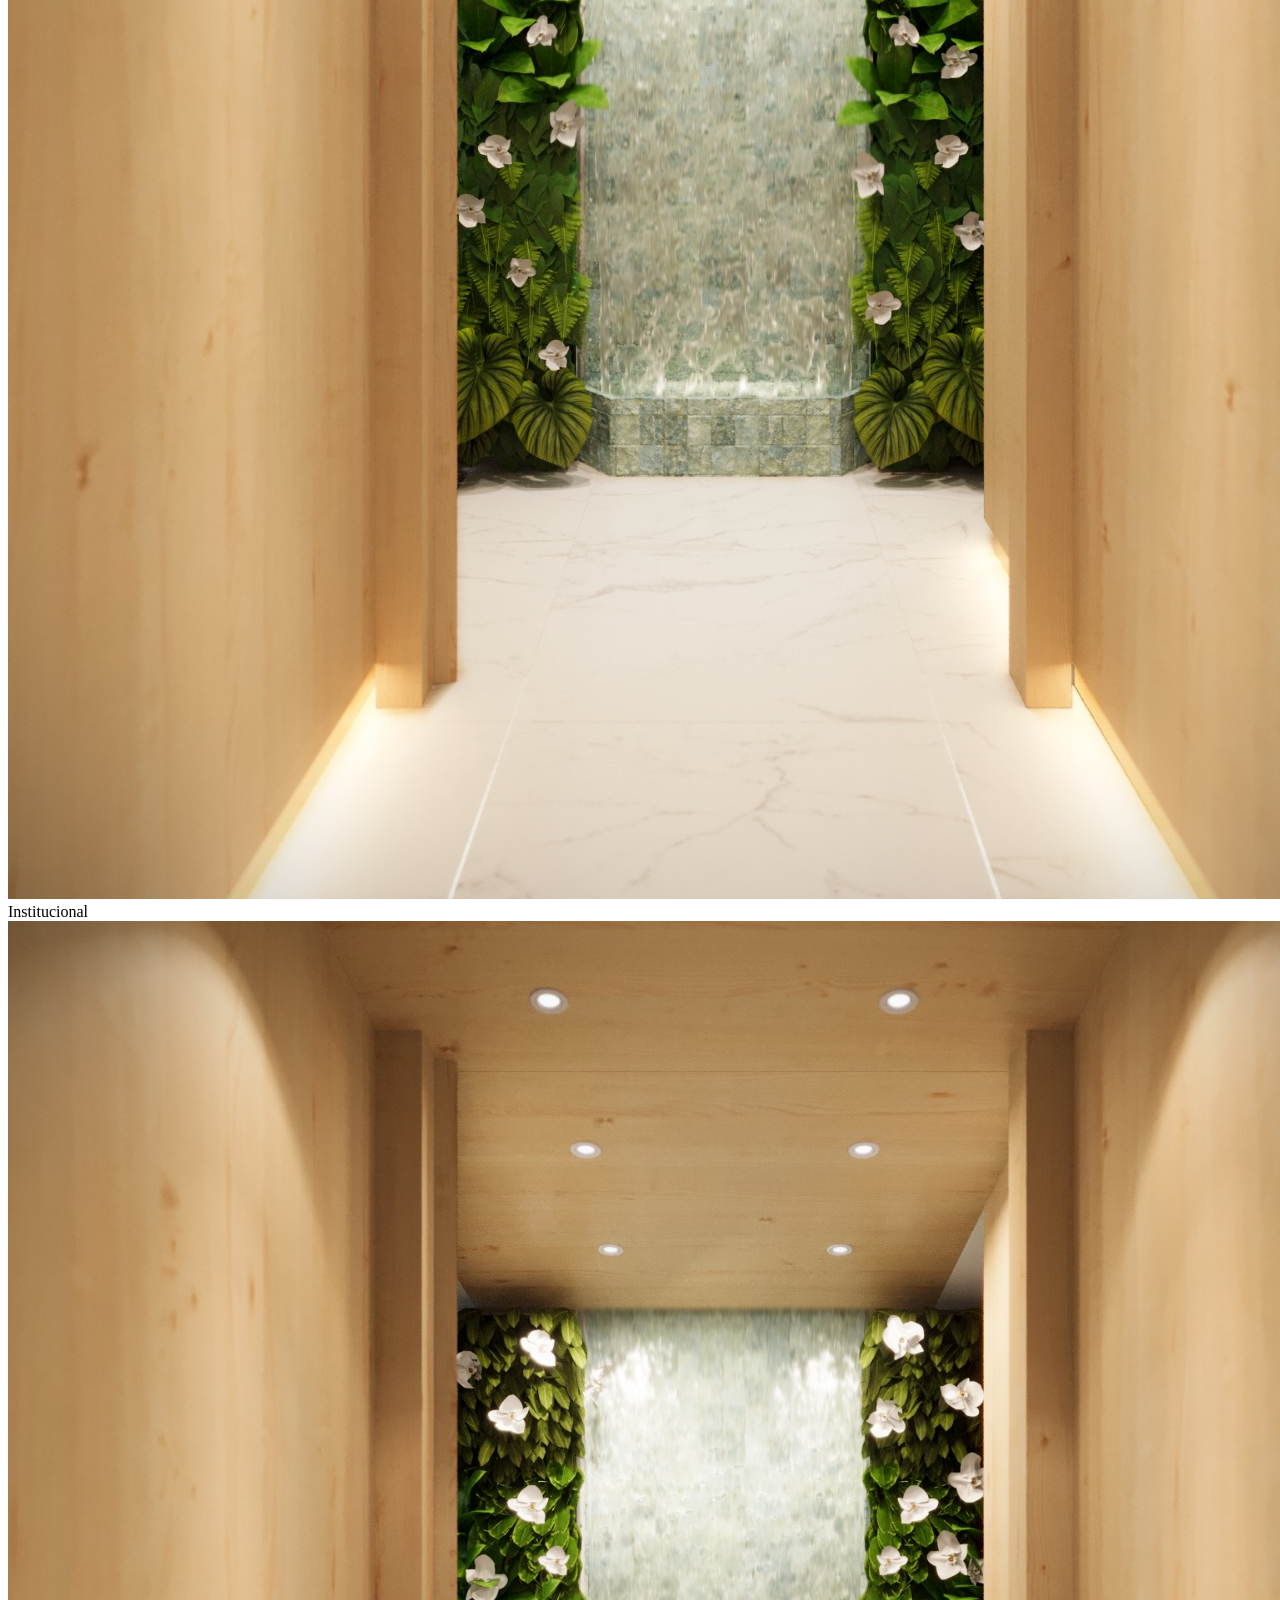
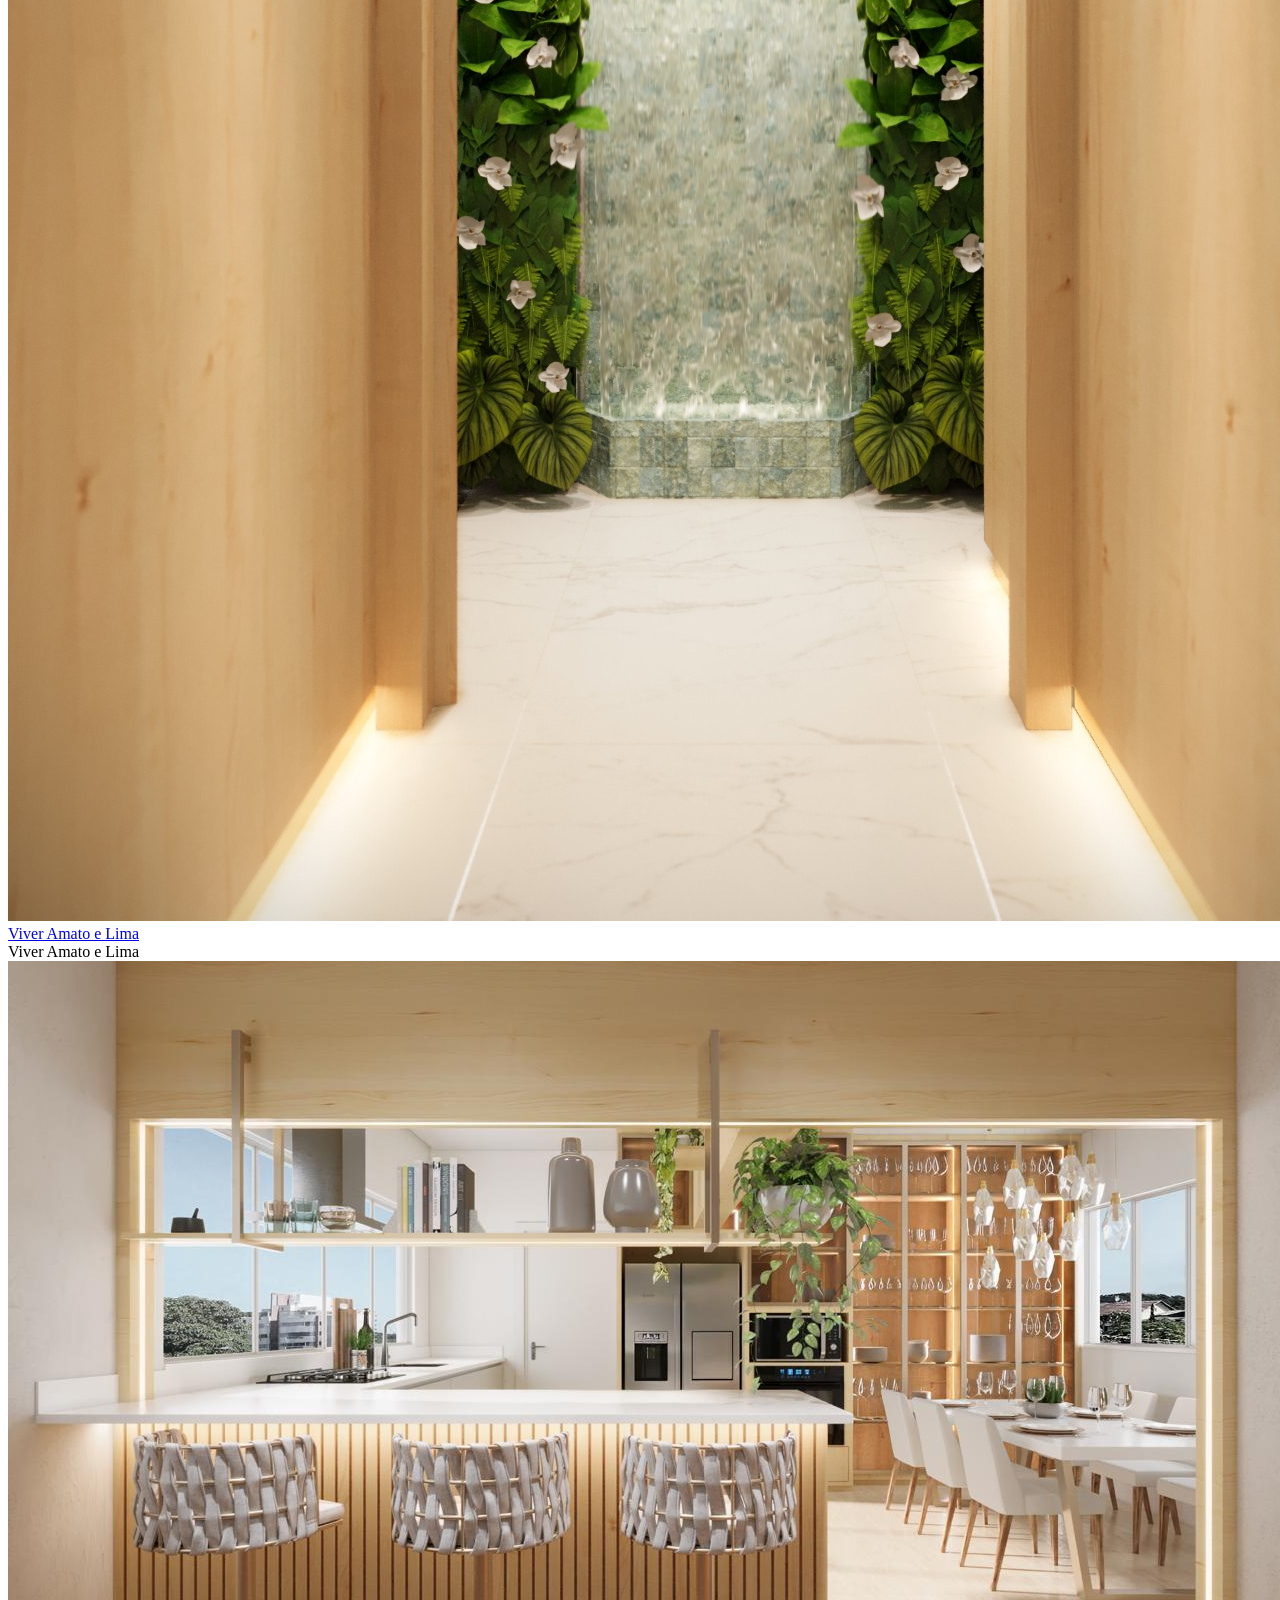
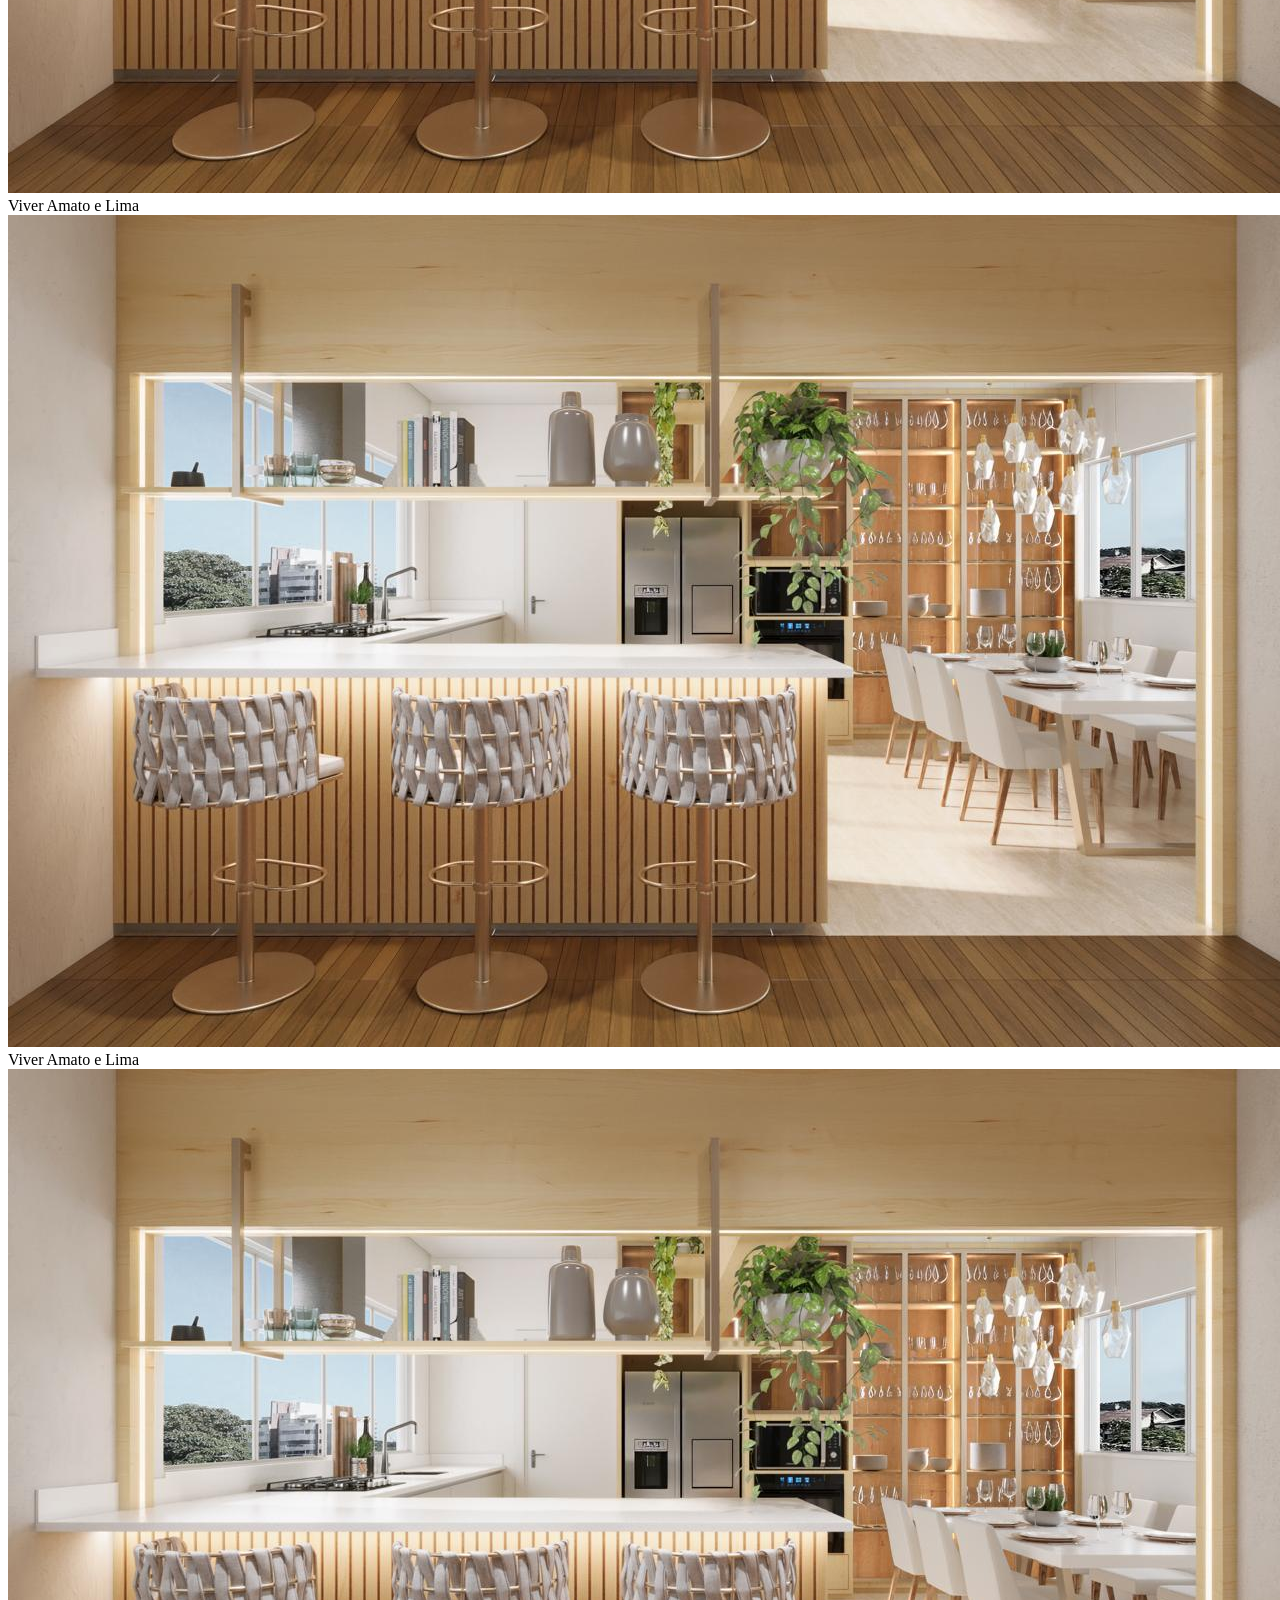
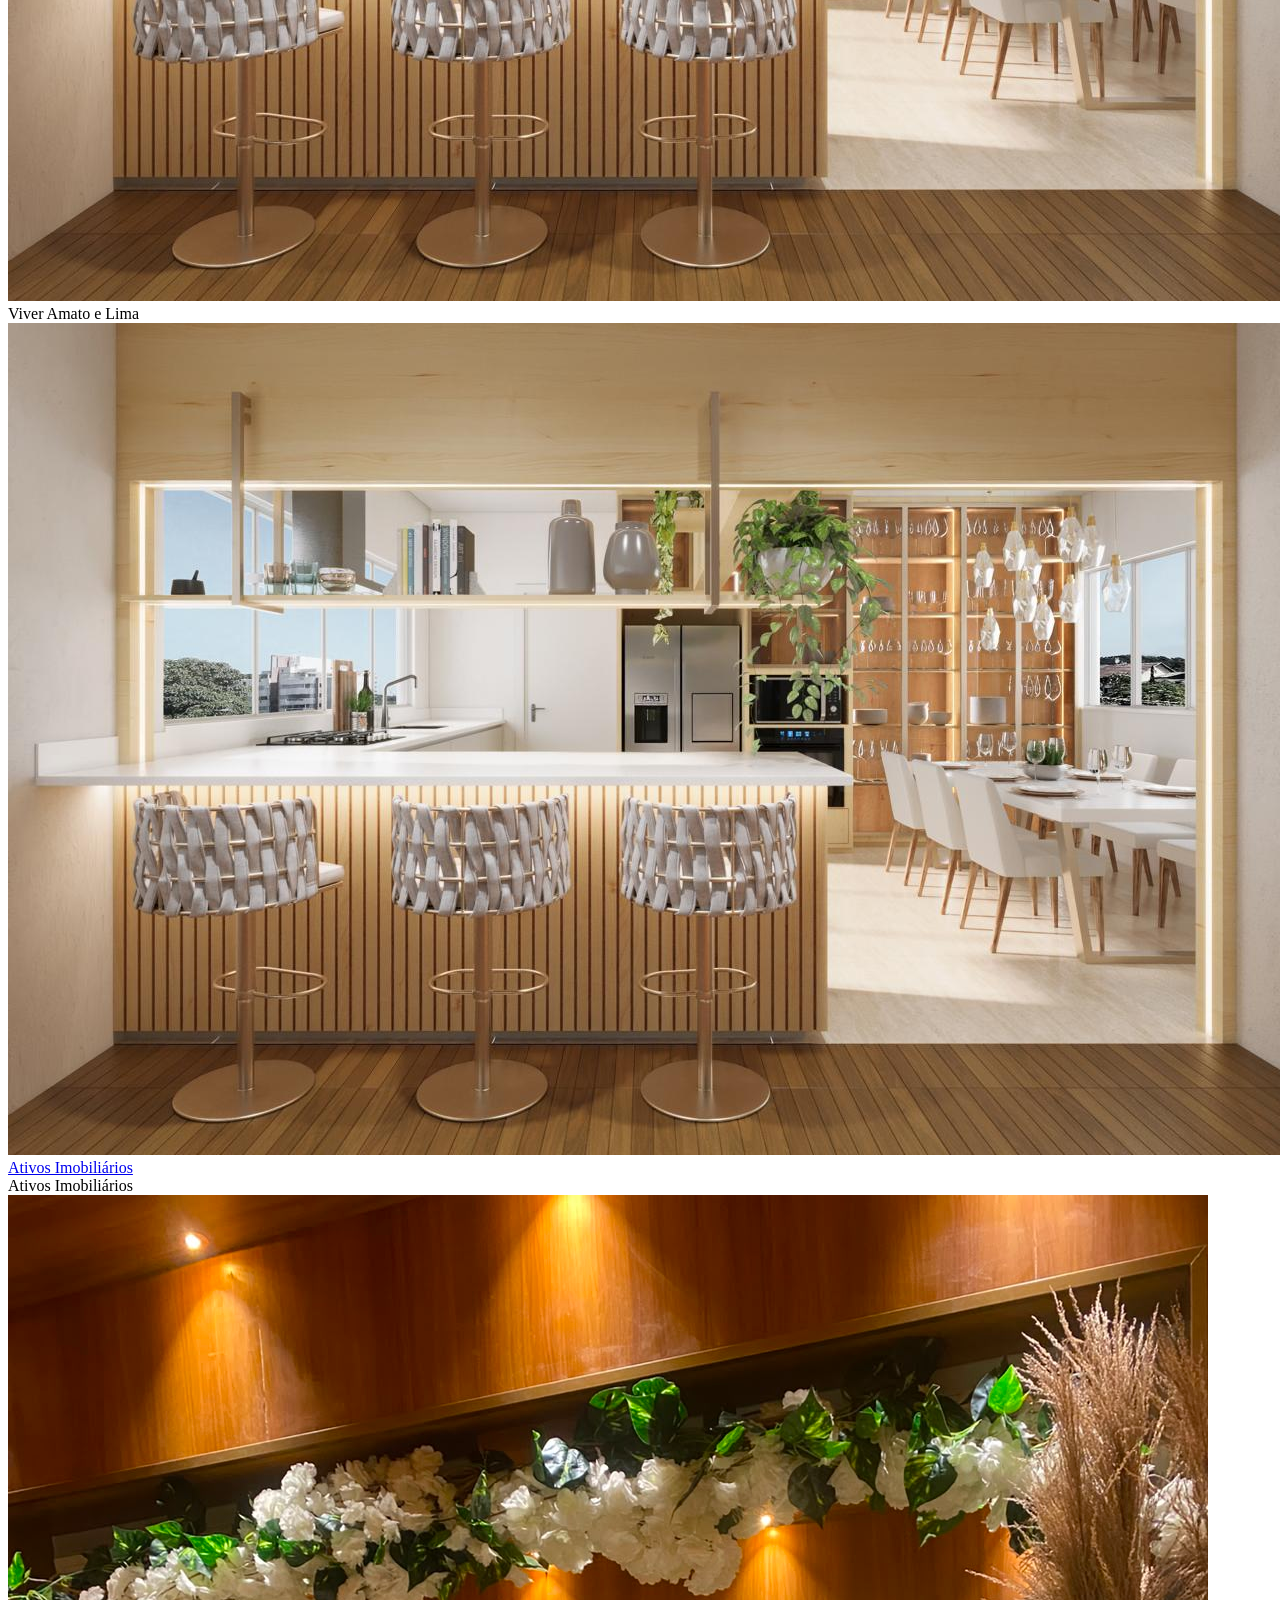
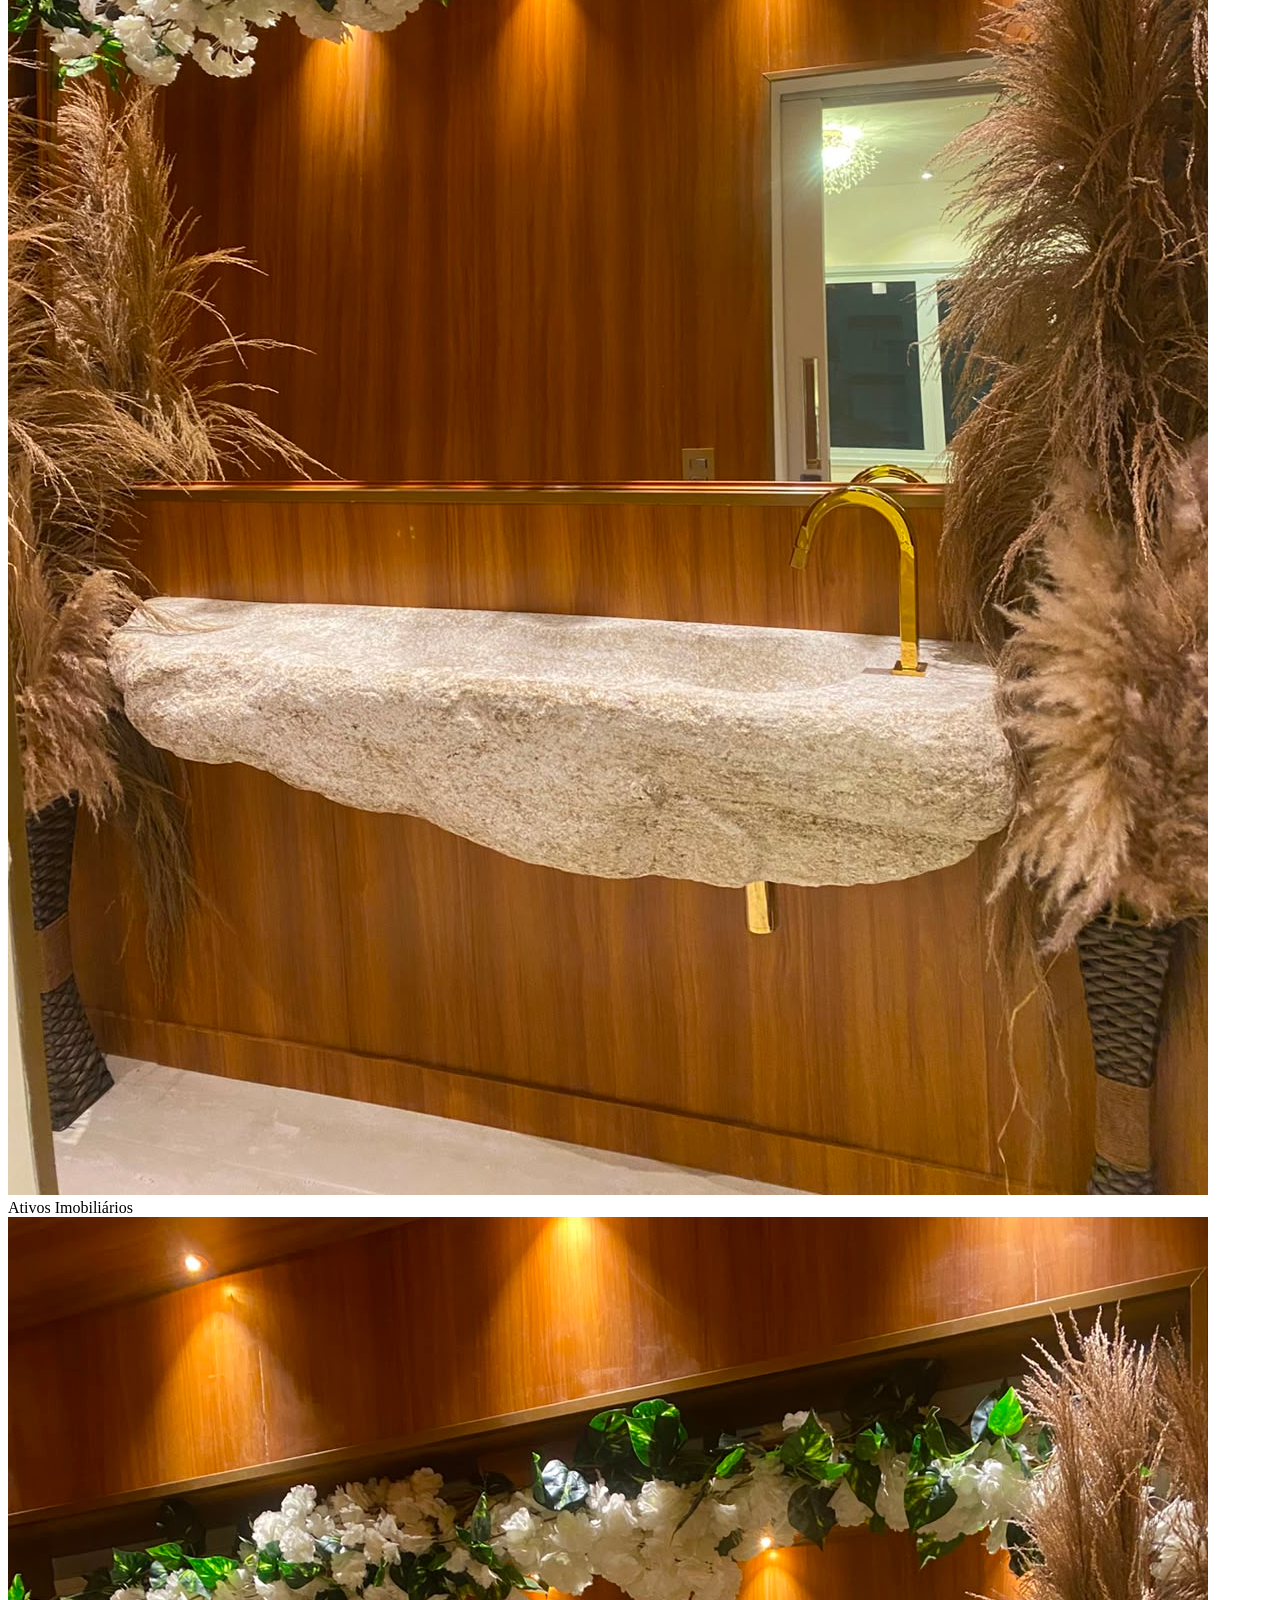
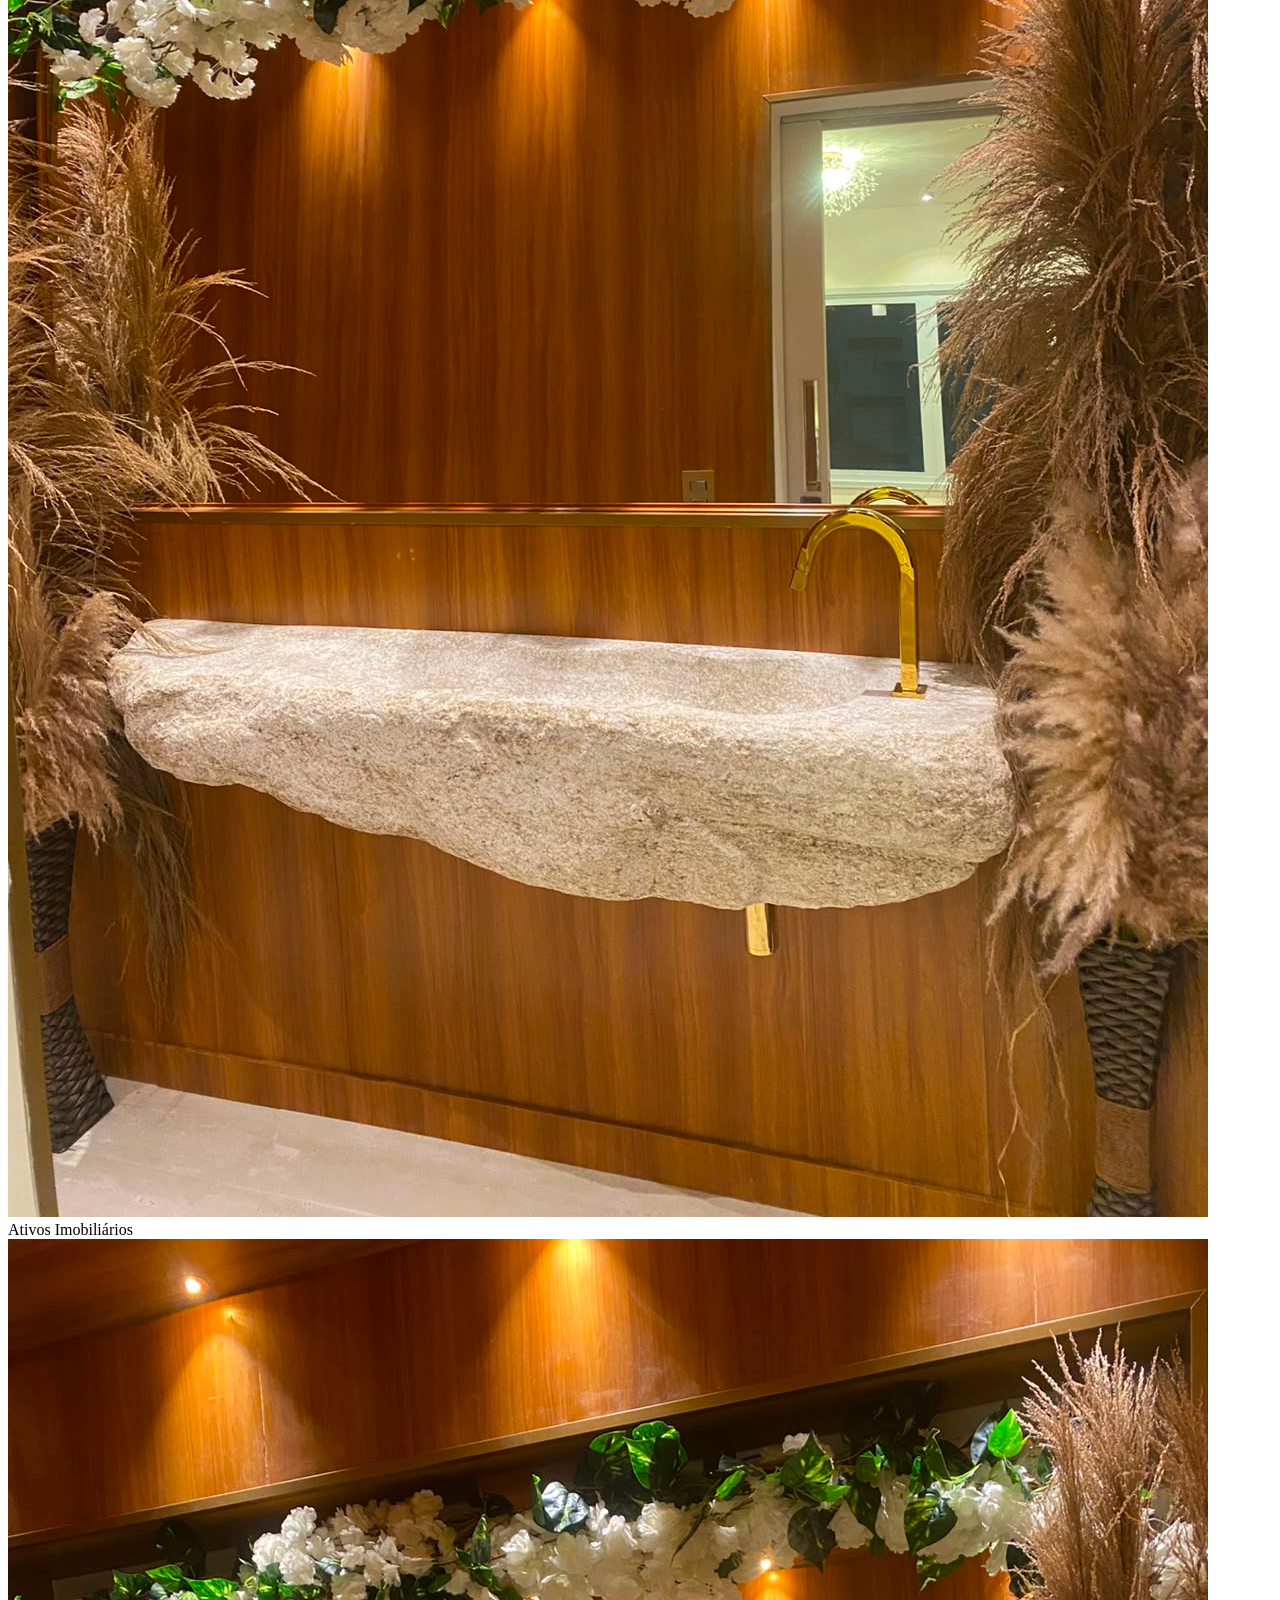
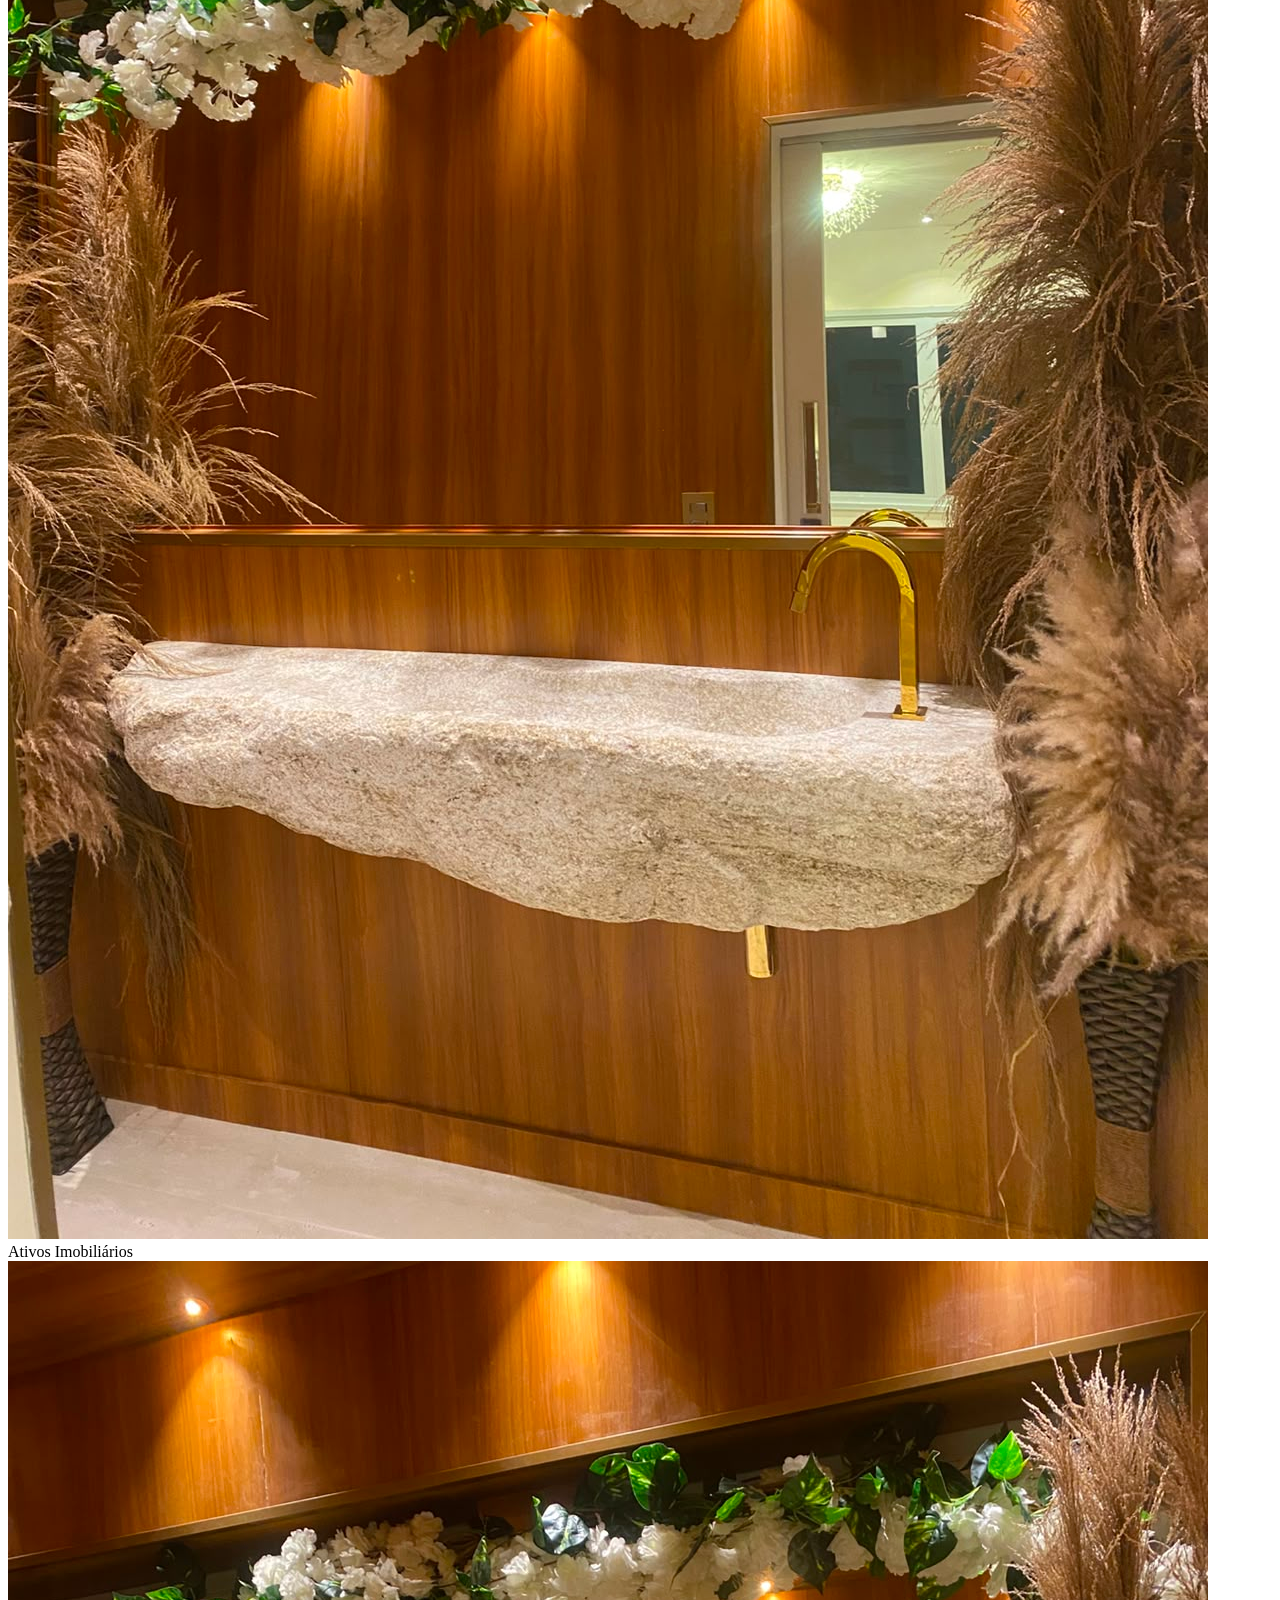
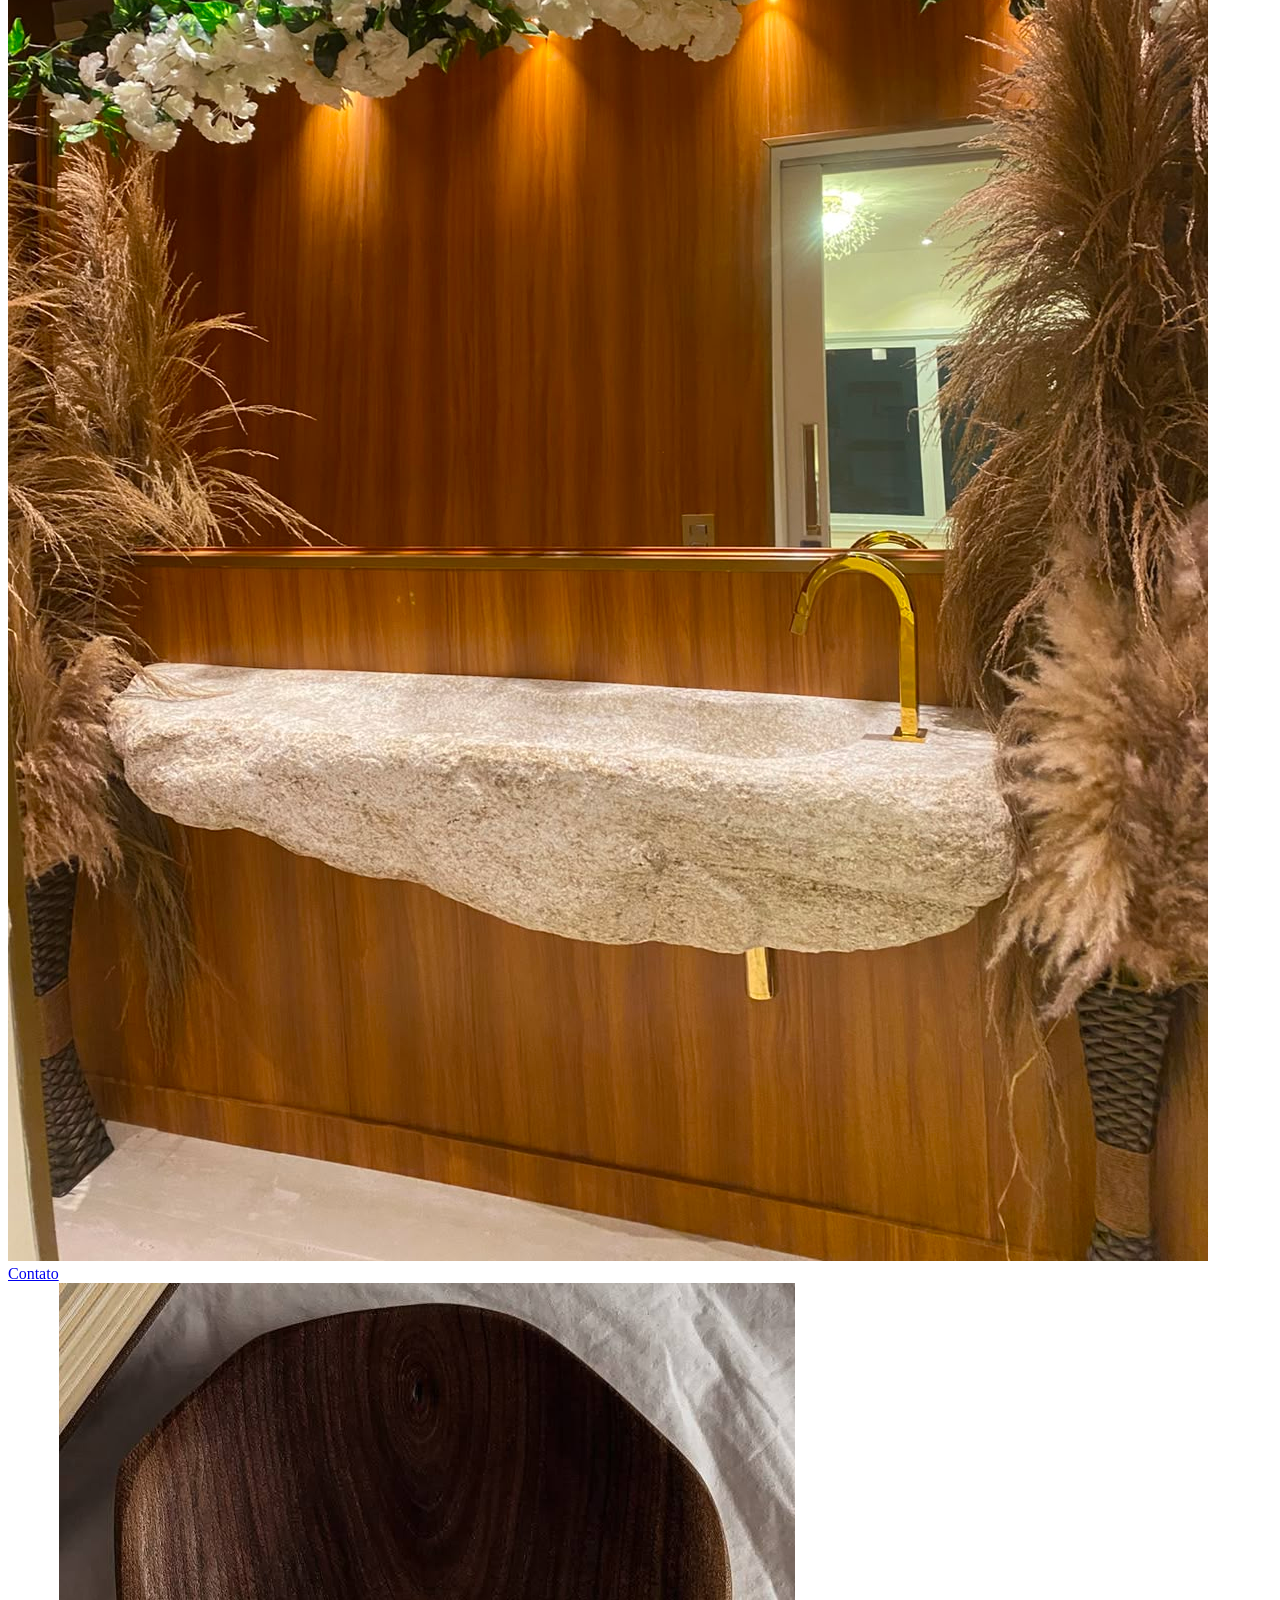
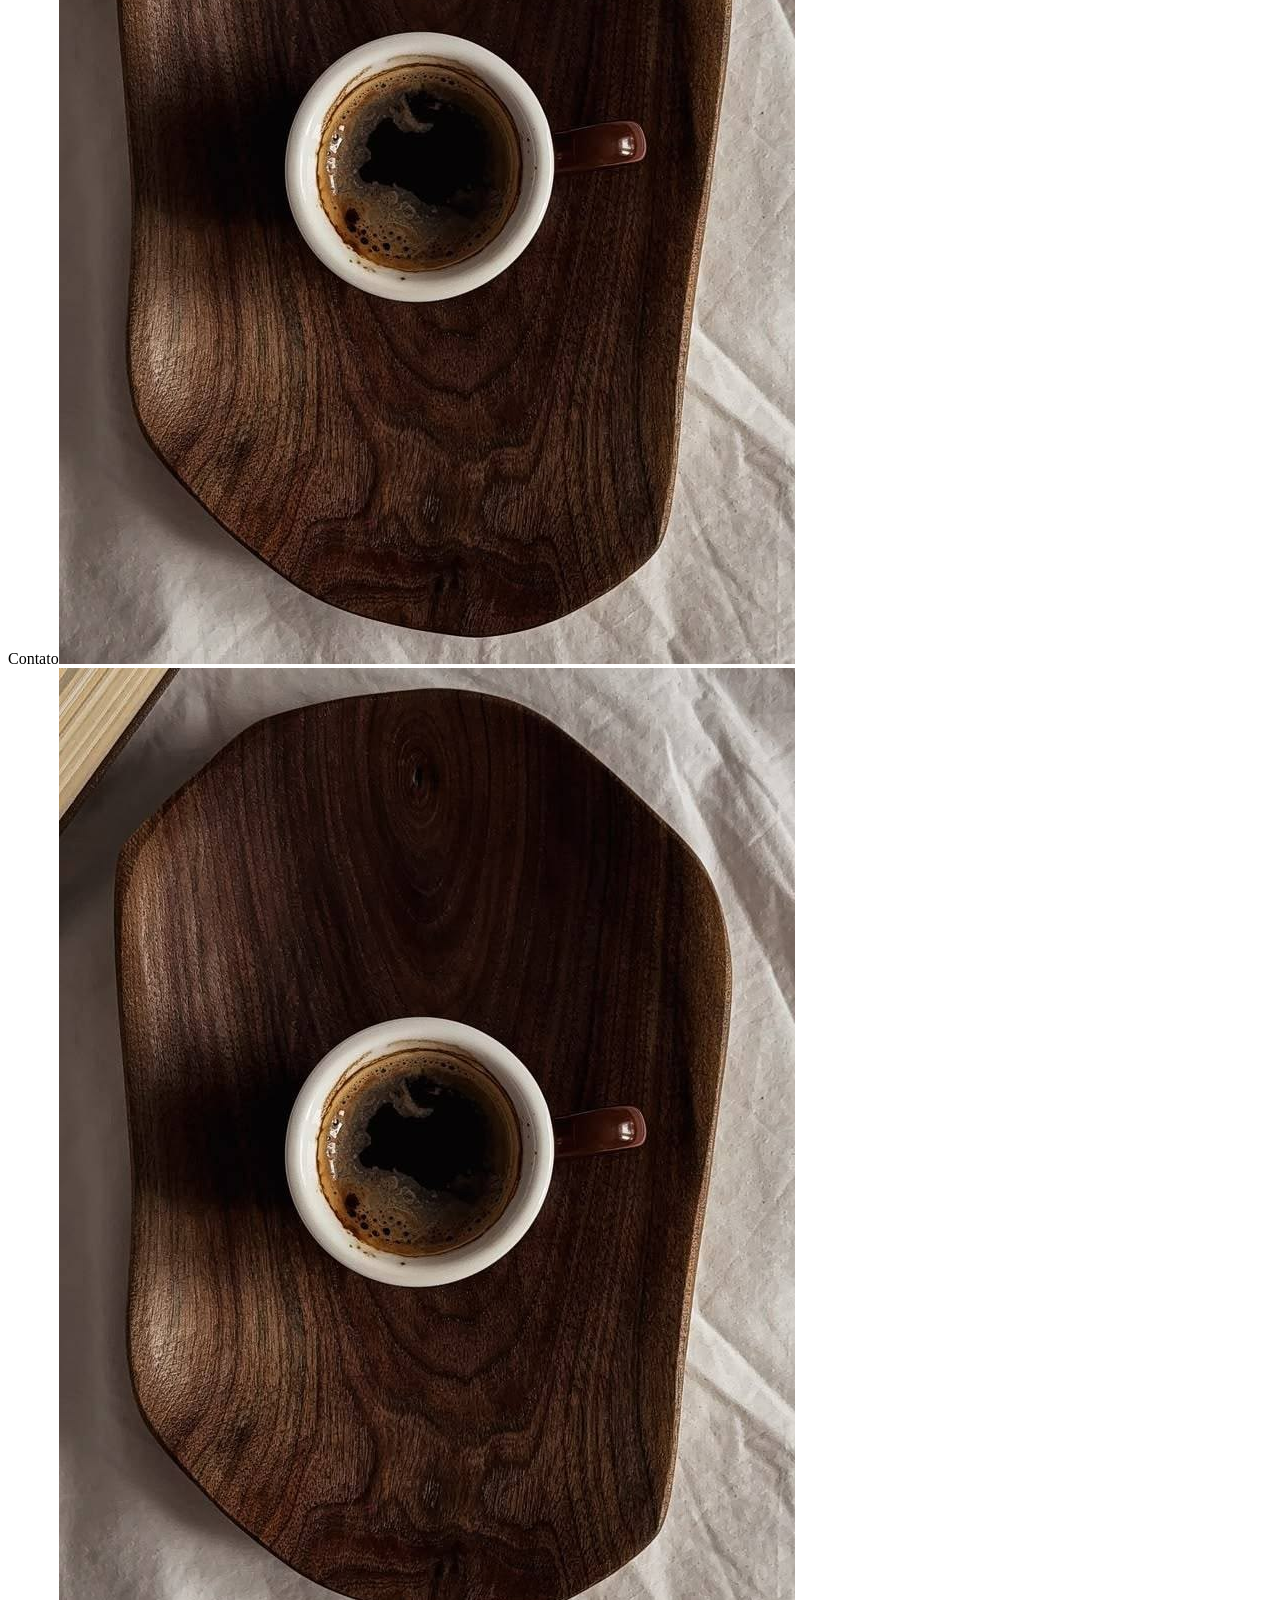
==== commit 2099d2db: "Restore approved motion loader and refresh only 3D palette" ====
--- a/index.html
+++ b/index.html
@@ -1 +1 @@
-<!doctype html><html lang="pt-BR"><head><meta charset="UTF-8"/><meta name="viewport" content="width=device-width,initial-scale=1.0"/><meta name="description" content="Amato Lima — ativos imobiliários, venda e reforma de residências de alto padrão em São Paulo."/><title>Amato Lima | Ativos Imobiliários</title><link rel="stylesheet" href="assets/css/styles.css?v=20260905-46"/><link rel="stylesheet" href="assets/css/hero-overlap-fix.css?v=20260905-1"/><link rel="stylesheet" href="assets/css/hero-descriptor-size.css?v=20260905-1"/><link rel="stylesheet" href="assets/css/flowing-menu.css?v=20260904-7"/><link rel="stylesheet" href="assets/css/smooth-motion.css?v=20260904-4"/><link rel="stylesheet" href="assets/css/infinite-spiral.css?v=20260905-29"/><link rel="stylesheet" href="assets/css/editorial-foundations.css?v=20260905-8"/><link rel="stylesheet" href="assets/css/project-index.css?v=20260905-11"/><link rel="stylesheet" href="assets/css/project-evolution.css?v=20260905-2"/><link rel="stylesheet" href="assets/css/apartment-build.css?v=20260905-2"/><link rel="stylesheet" href="assets/css/closing-collage.css?v=20260905-8"/><link rel="stylesheet" href="assets/css/site-background.css?v=20260905-1"/><link rel="stylesheet" href="assets/css/amato-footer.css?v=20260905-4"/><script src="https://cdn.jsdelivr.net/npm/gsap@3.12.5/dist/gsap.min.js" defer></script><script src="https://cdn.jsdelivr.net/npm/gsap@3.12.5/dist/ScrollTrigger.min.js" defer></script><script src="https://cdn.jsdelivr.net/npm/lenis@1.3.11/dist/lenis.min.js" defer></script><script src="assets/js/home.js?v=20260905-32" defer></script><script src="assets/js/flowing-menu.js?v=20260906-6" defer></script><script src="assets/js/smooth-motion.js?v=20260905-7" defer></script><script src="assets/js/material-content-update.js?v=20260905-2" defer></script><script src="assets/js/infinite-spiral.js?v=20260905-19" defer></script><script src="assets/js/editorial-foundations-mirror.js?v=20260905-2" defer></script><script src="assets/js/editorial-foundations.js?v=20260904-3" defer></script><script src="assets/js/project-index-reveal.js?v=20260905-1" defer></script><script src="assets/js/project-evolution.js?v=20260905-2" defer></script><script src="assets/js/apartment-build-reference.js?v=20260906-2" defer></script><script src="assets/js/closing-collage.js?v=20260905-19" defer></script><script src="assets/js/home-scrolltrigger-recovery.js?v=20260906-1" defer></script><script src="assets/js/main.js" defer></script><script src="assets/js/amato-footer.js?v=20260905-4" defer></script></head><body><div id="app" data-app></div><noscript>Ative o JavaScript para visualizar o site da Amato Lima.</noscript></body></html>+<!doctype html><html lang="pt-BR"><head><meta charset="UTF-8"/><meta name="viewport" content="width=device-width,initial-scale=1.0"/><meta name="description" content="Amato Lima — ativos imobiliários, venda e reforma de residências de alto padrão em São Paulo."/><title>Amato Lima | Ativos Imobiliários</title><link rel="stylesheet" href="assets/css/styles.css?v=20260905-46"/><link rel="stylesheet" href="assets/css/hero-overlap-fix.css?v=20260905-1"/><link rel="stylesheet" href="assets/css/hero-descriptor-size.css?v=20260905-1"/><link rel="stylesheet" href="assets/css/flowing-menu.css?v=20260904-7"/><link rel="stylesheet" href="assets/css/smooth-motion.css?v=20260904-4"/><link rel="stylesheet" href="assets/css/infinite-spiral.css?v=20260905-29"/><link rel="stylesheet" href="assets/css/editorial-foundations.css?v=20260905-8"/><link rel="stylesheet" href="assets/css/project-index.css?v=20260905-11"/><link rel="stylesheet" href="assets/css/project-evolution.css?v=20260905-2"/><link rel="stylesheet" href="assets/css/apartment-build.css?v=20260905-2"/><link rel="stylesheet" href="assets/css/closing-collage.css?v=20260905-8"/><link rel="stylesheet" href="assets/css/site-background.css?v=20260905-1"/><link rel="stylesheet" href="assets/css/amato-footer.css?v=20260905-4"/><script src="https://cdn.jsdelivr.net/npm/gsap@3.12.5/dist/gsap.min.js" defer></script><script src="https://cdn.jsdelivr.net/npm/gsap@3.12.5/dist/ScrollTrigger.min.js" defer></script><script src="https://cdn.jsdelivr.net/npm/lenis@1.3.11/dist/lenis.min.js" defer></script><script src="assets/js/home.js?v=20260905-32" defer></script><script src="assets/js/flowing-menu.js?v=20260906-6" defer></script><script src="assets/js/smooth-motion.js?v=20260905-7" defer></script><script src="assets/js/material-content-update.js?v=20260905-2" defer></script><script src="assets/js/infinite-spiral.js?v=20260905-19" defer></script><script src="assets/js/editorial-foundations-mirror.js?v=20260905-2" defer></script><script src="assets/js/editorial-foundations.js?v=20260904-3" defer></script><script src="assets/js/project-index-reveal.js?v=20260905-1" defer></script><script src="assets/js/project-evolution.js?v=20260905-2" defer></script><script src="assets/js/apartment-build-runtime-fix.js?v=20260906-4" defer></script><script src="assets/js/closing-collage.js?v=20260905-19" defer></script><script src="assets/js/home-scrolltrigger-recovery.js?v=20260906-1" defer></script><script src="assets/js/main.js" defer></script><script src="assets/js/amato-footer.js?v=20260905-4" defer></script></head><body><div id="app" data-app></div><noscript>Ative o JavaScript para visualizar o site da Amato Lima.</noscript></body></html>
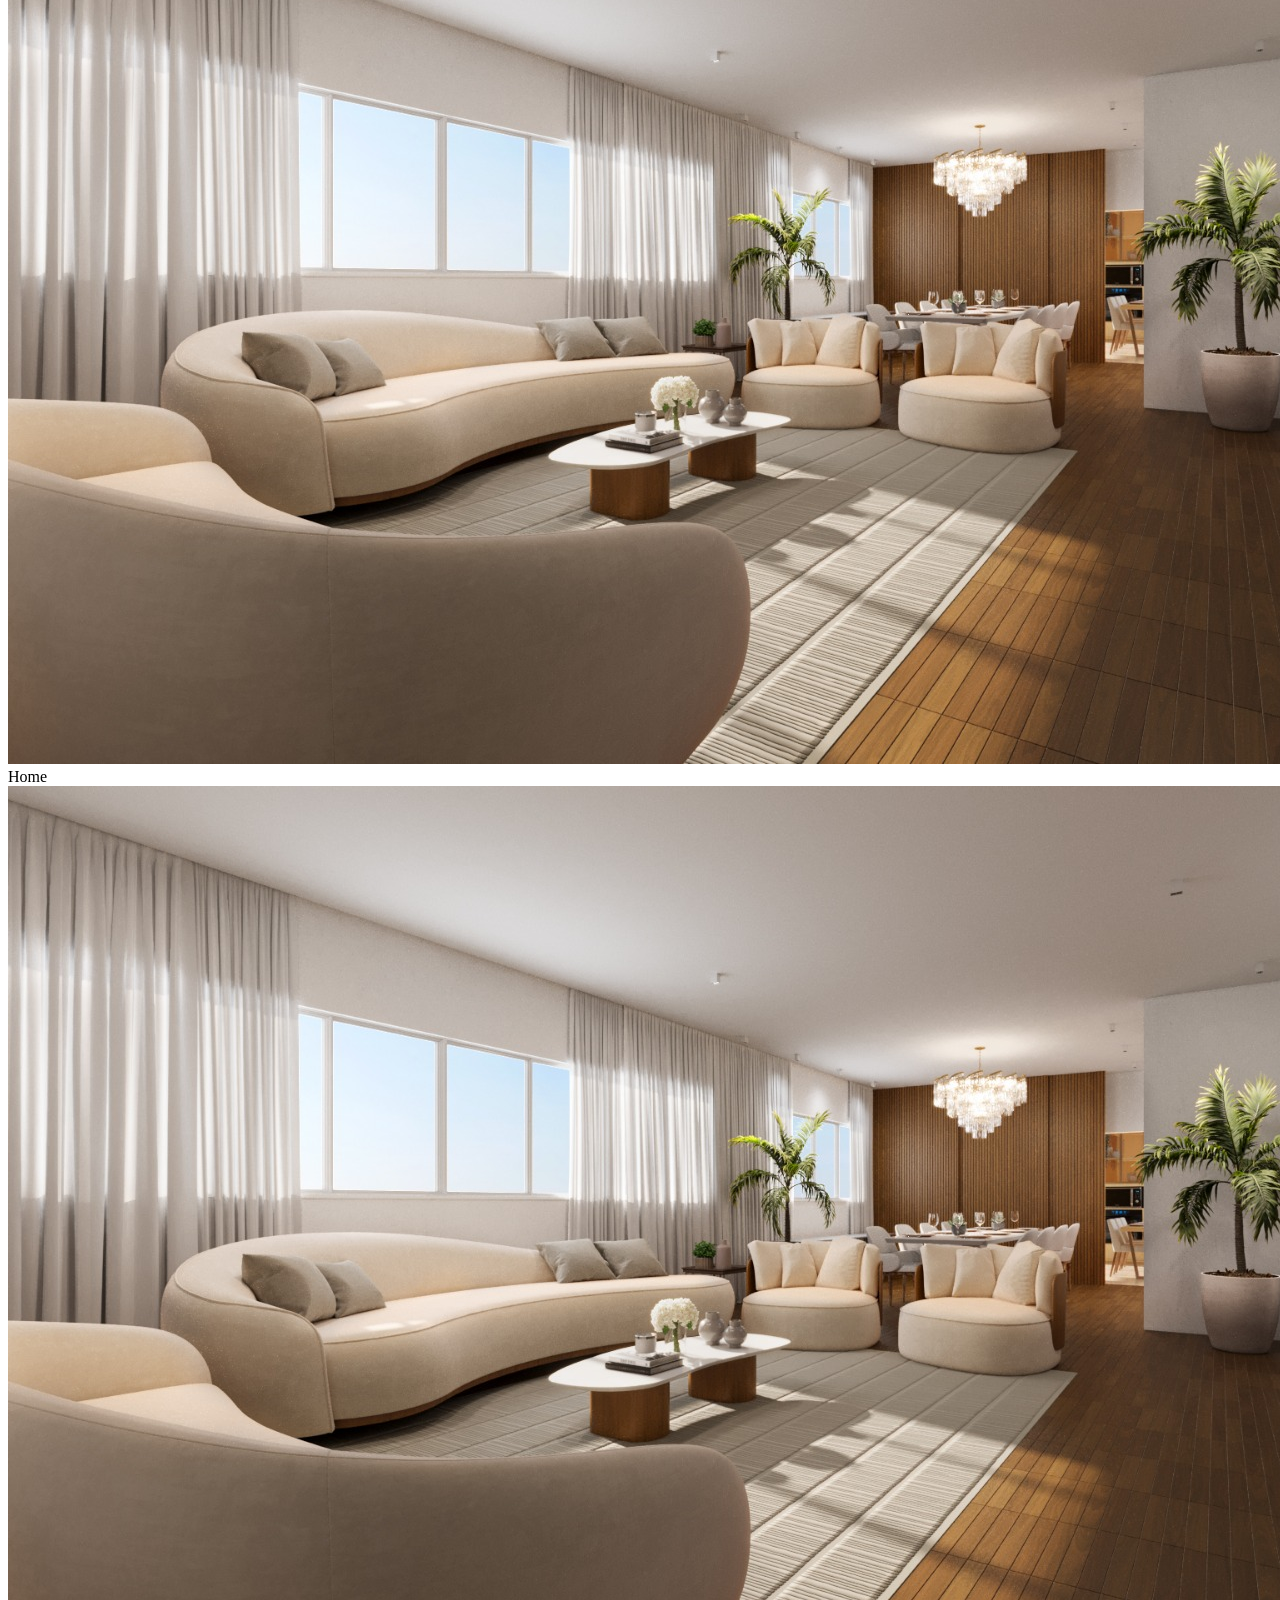
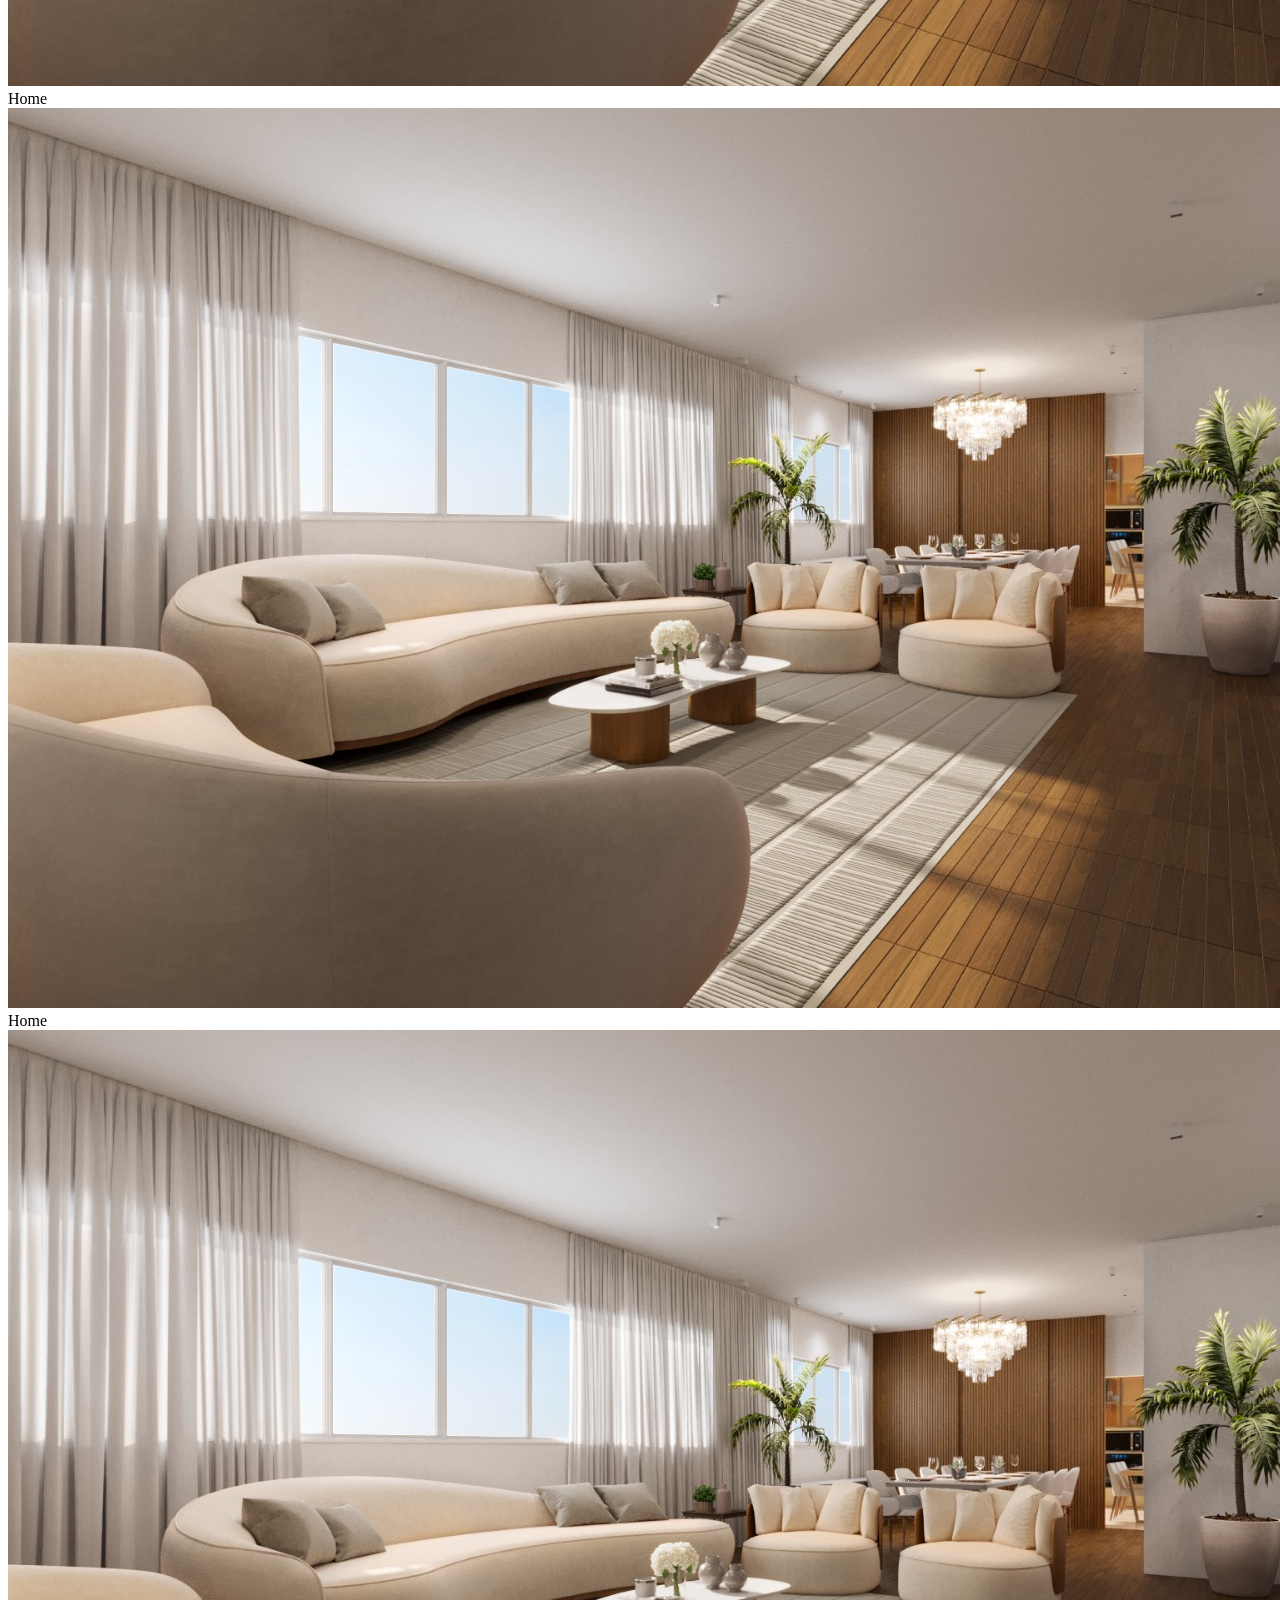
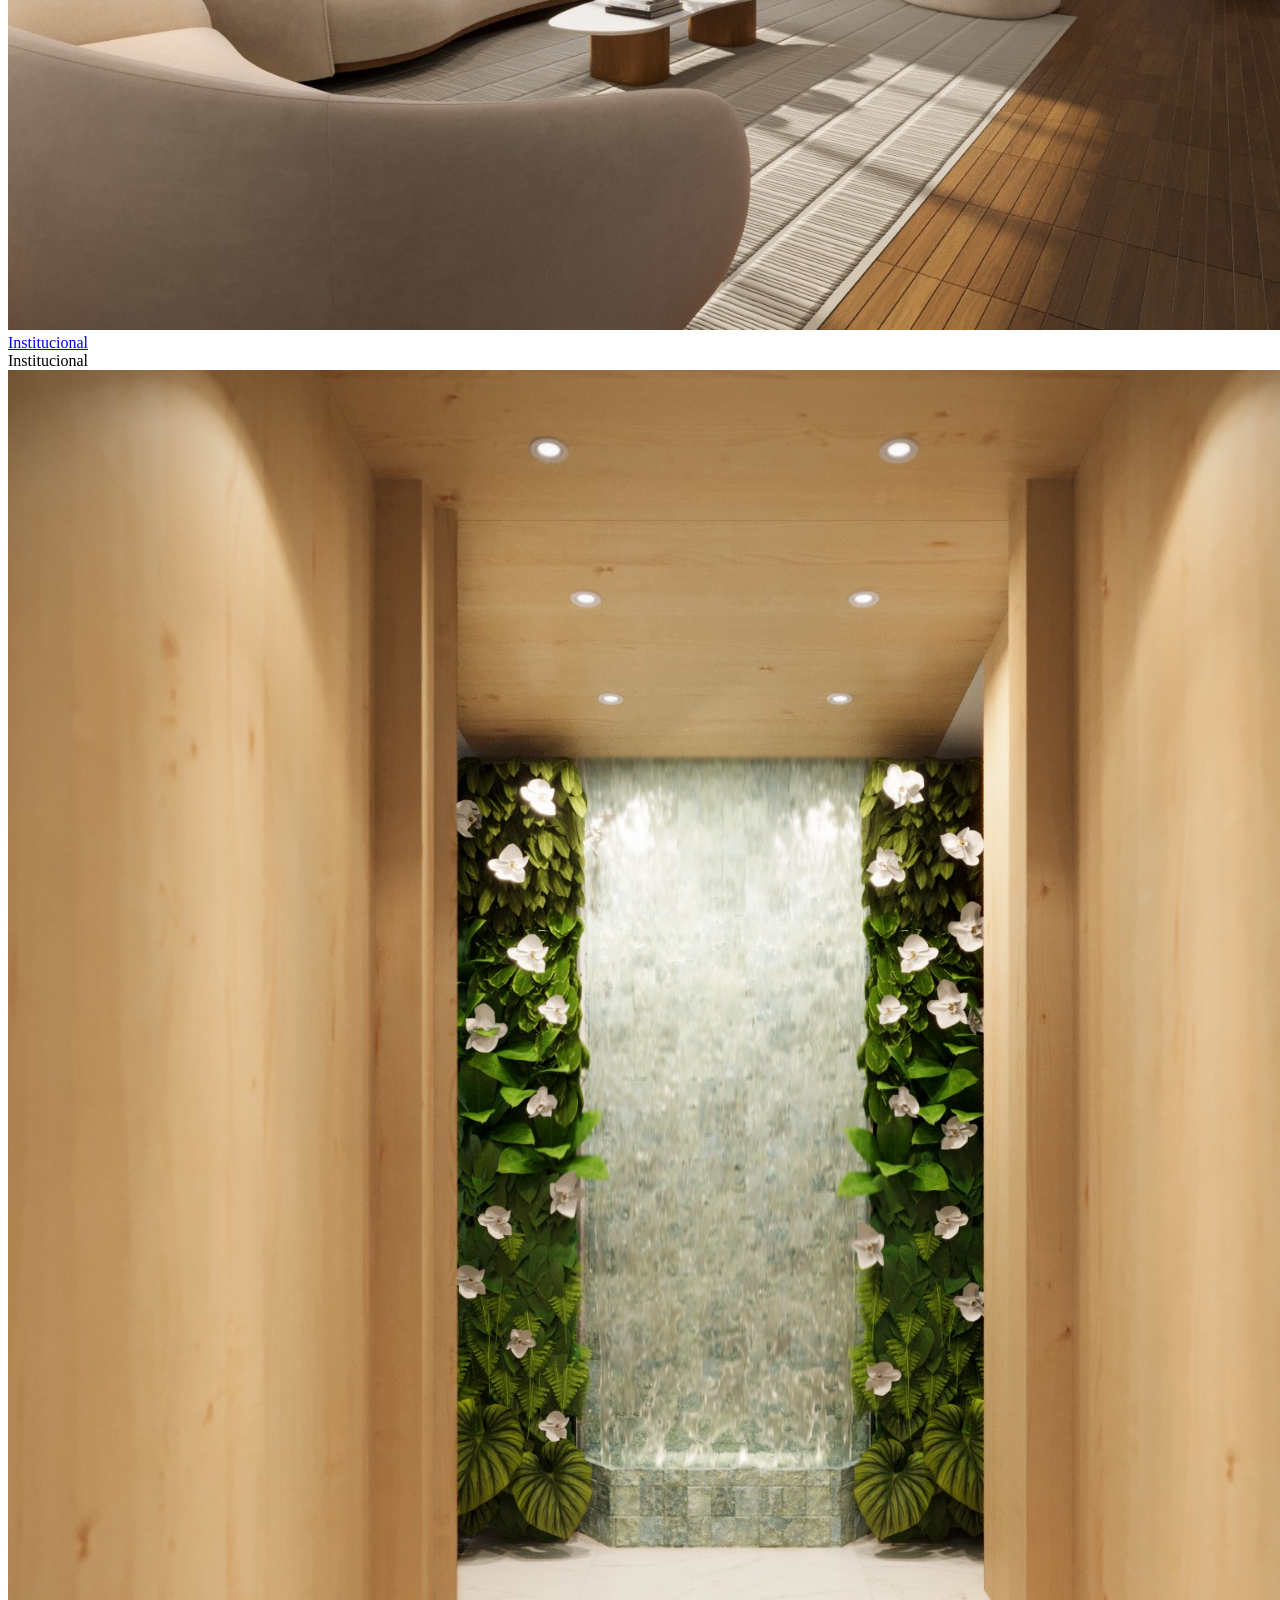
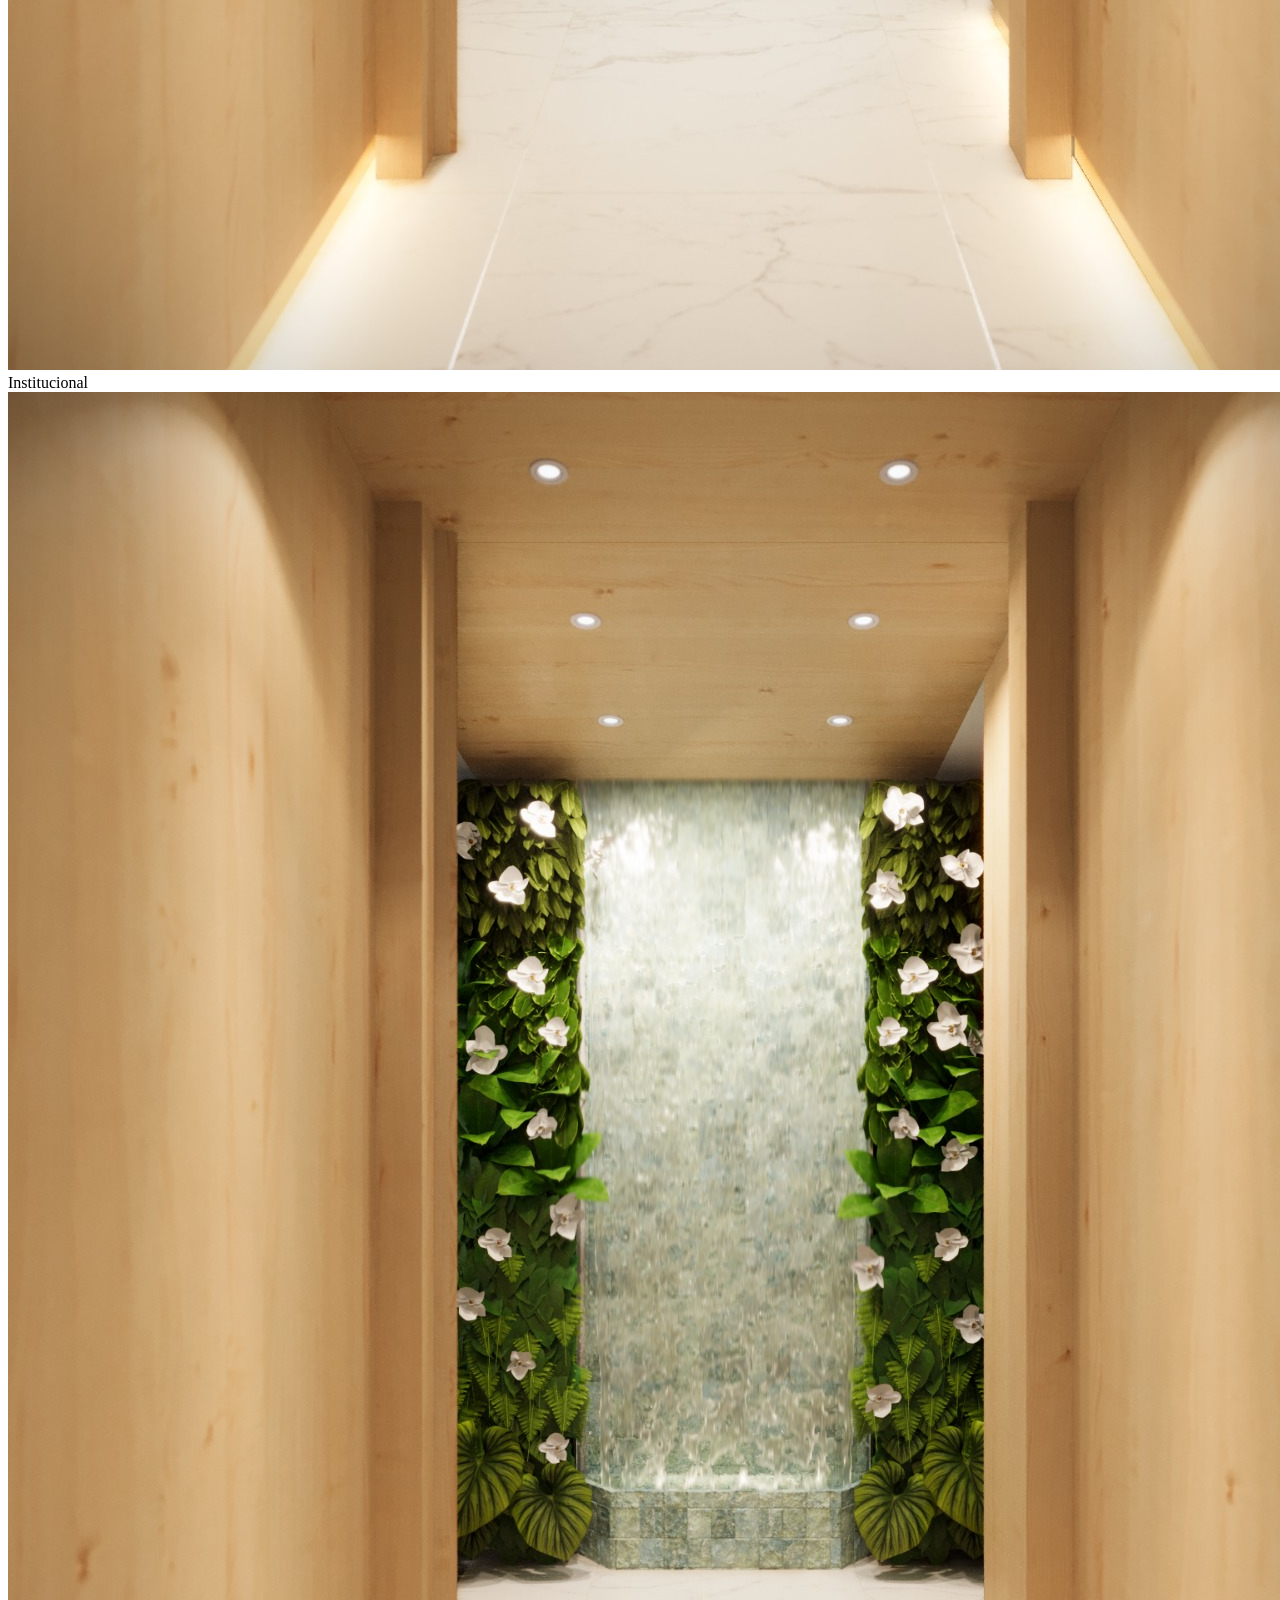
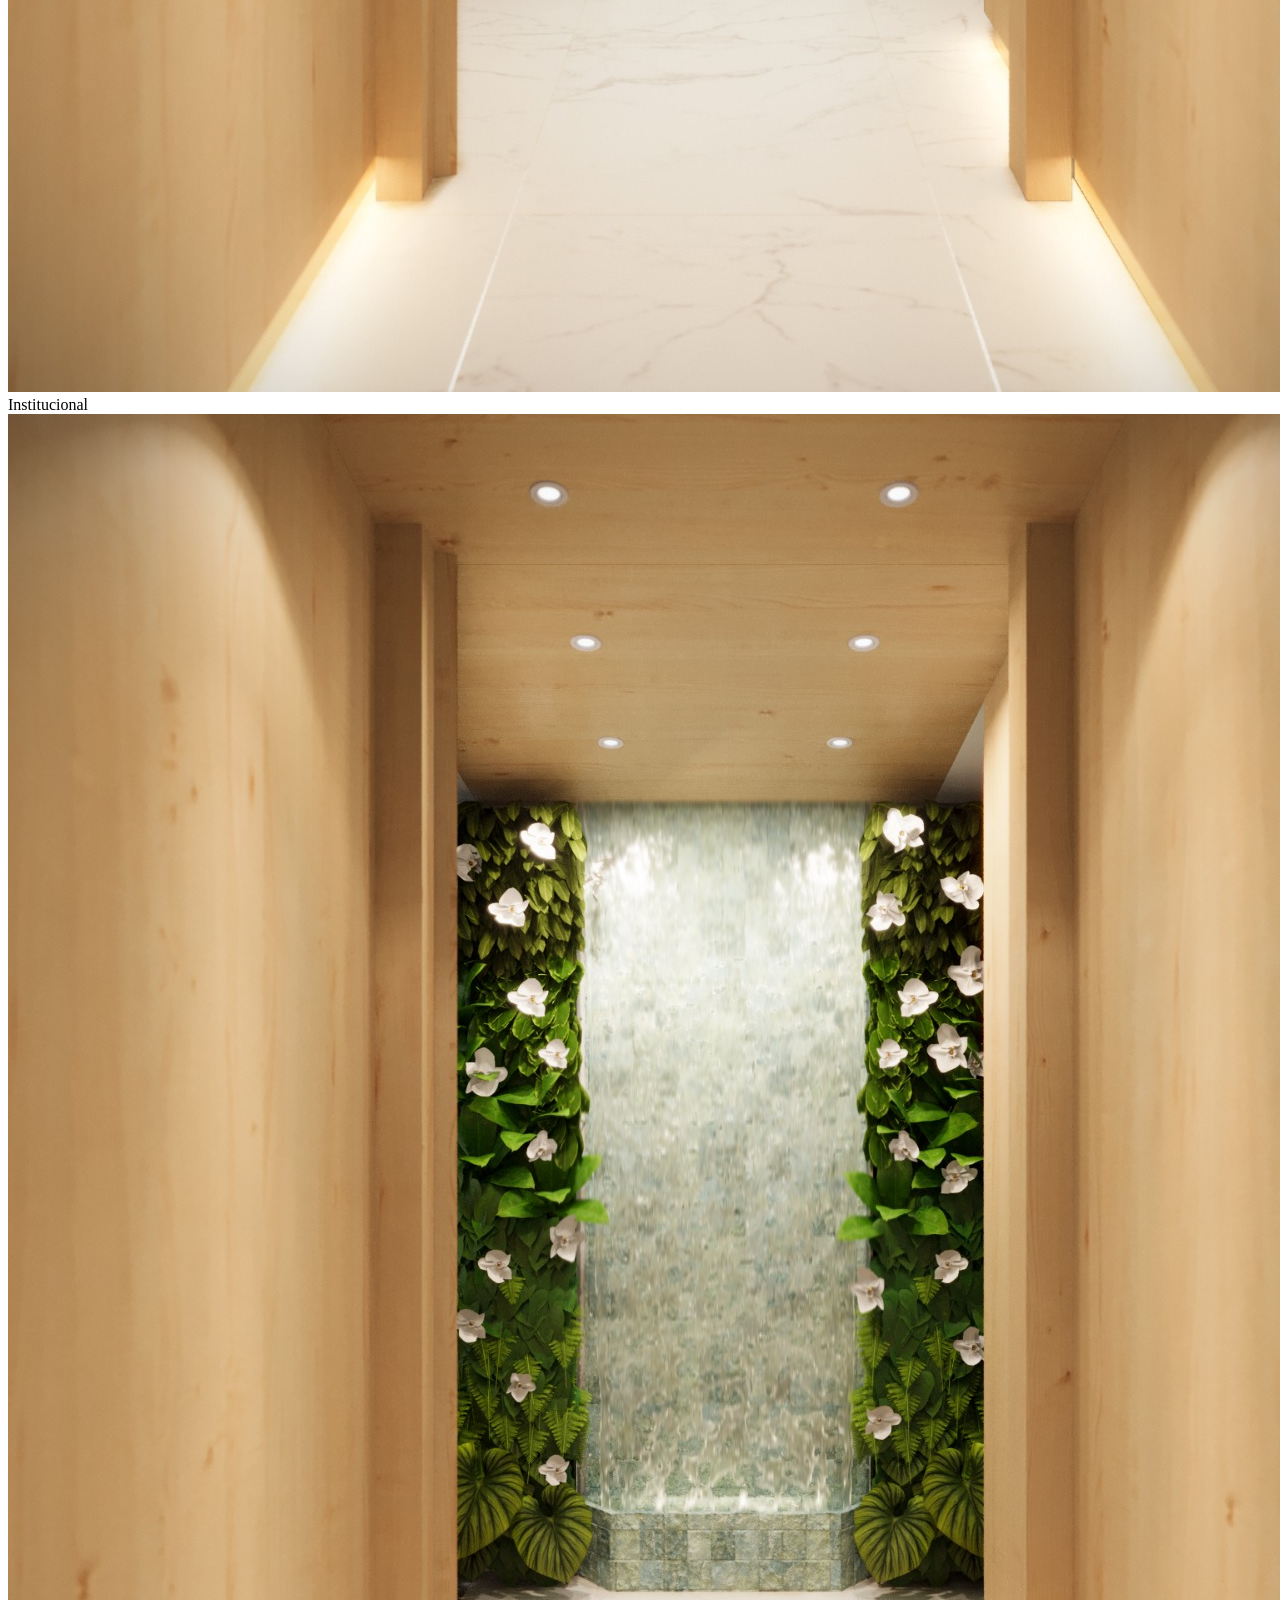
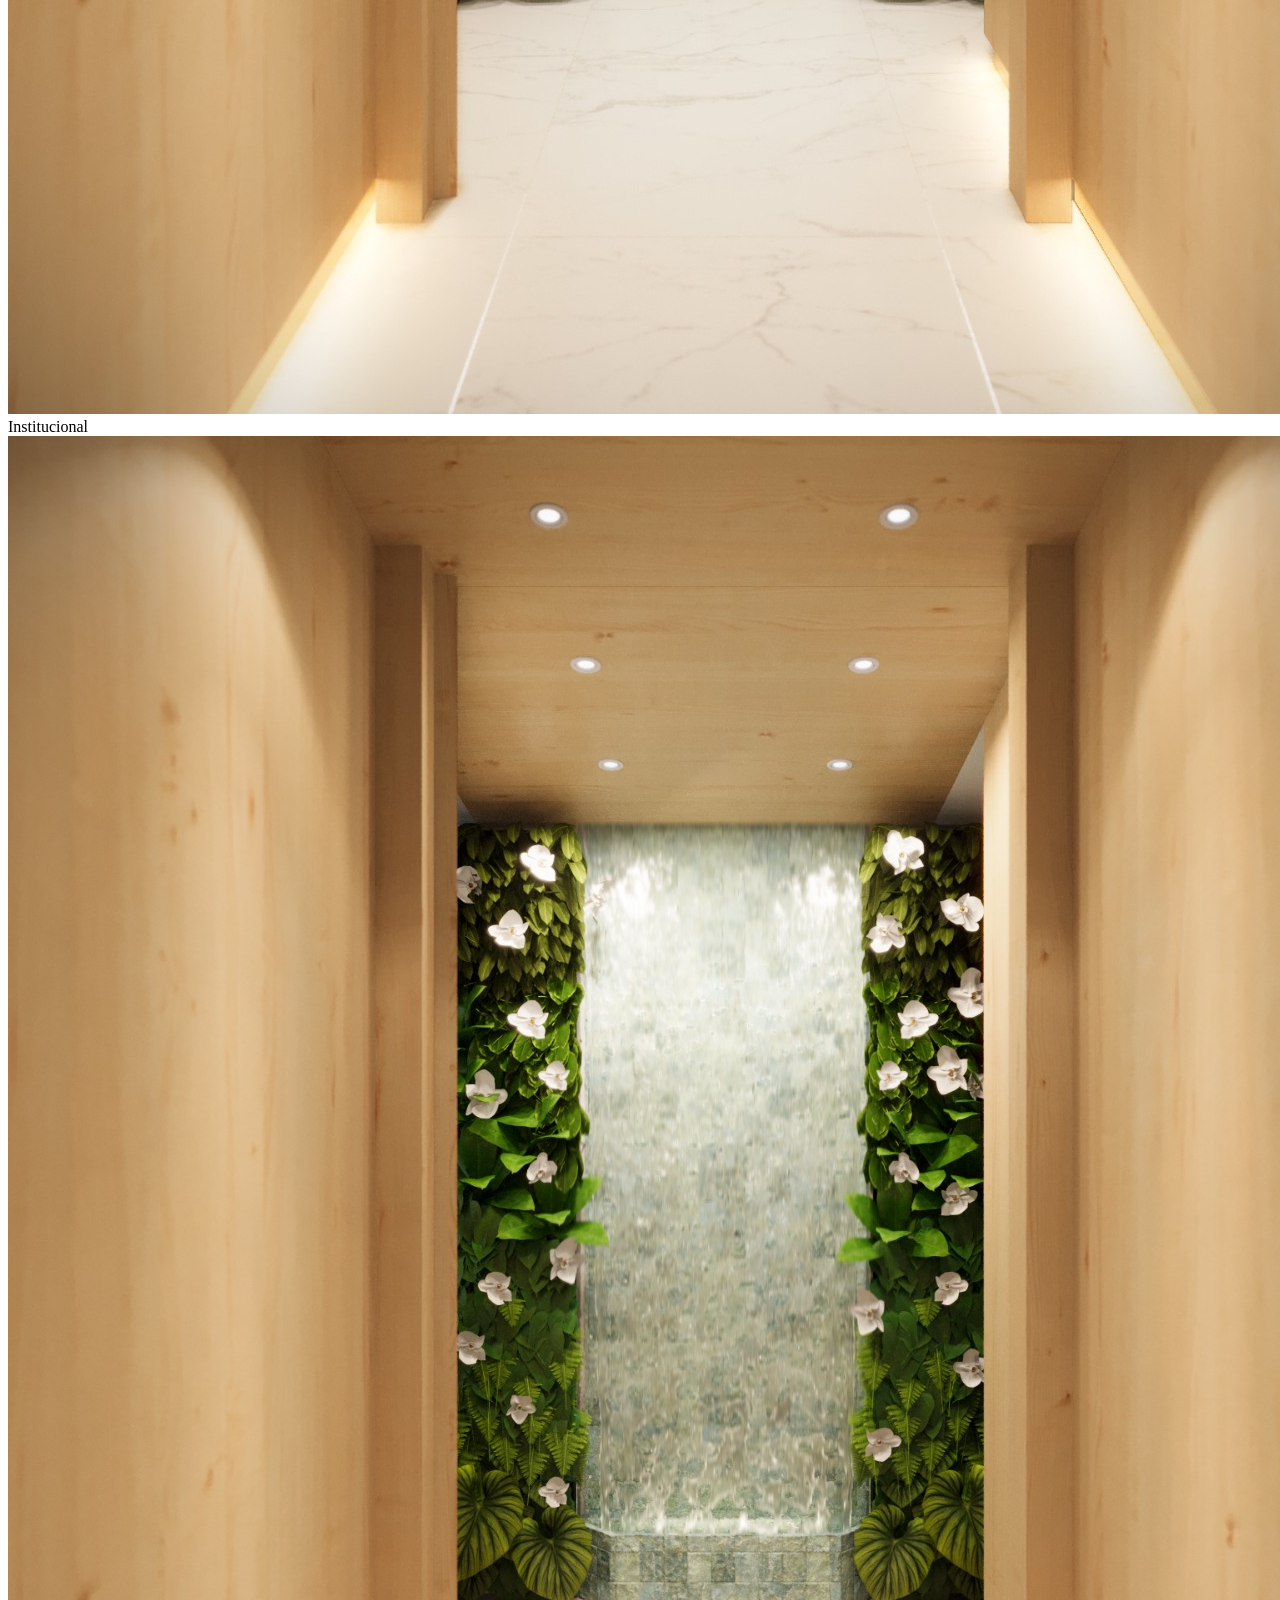
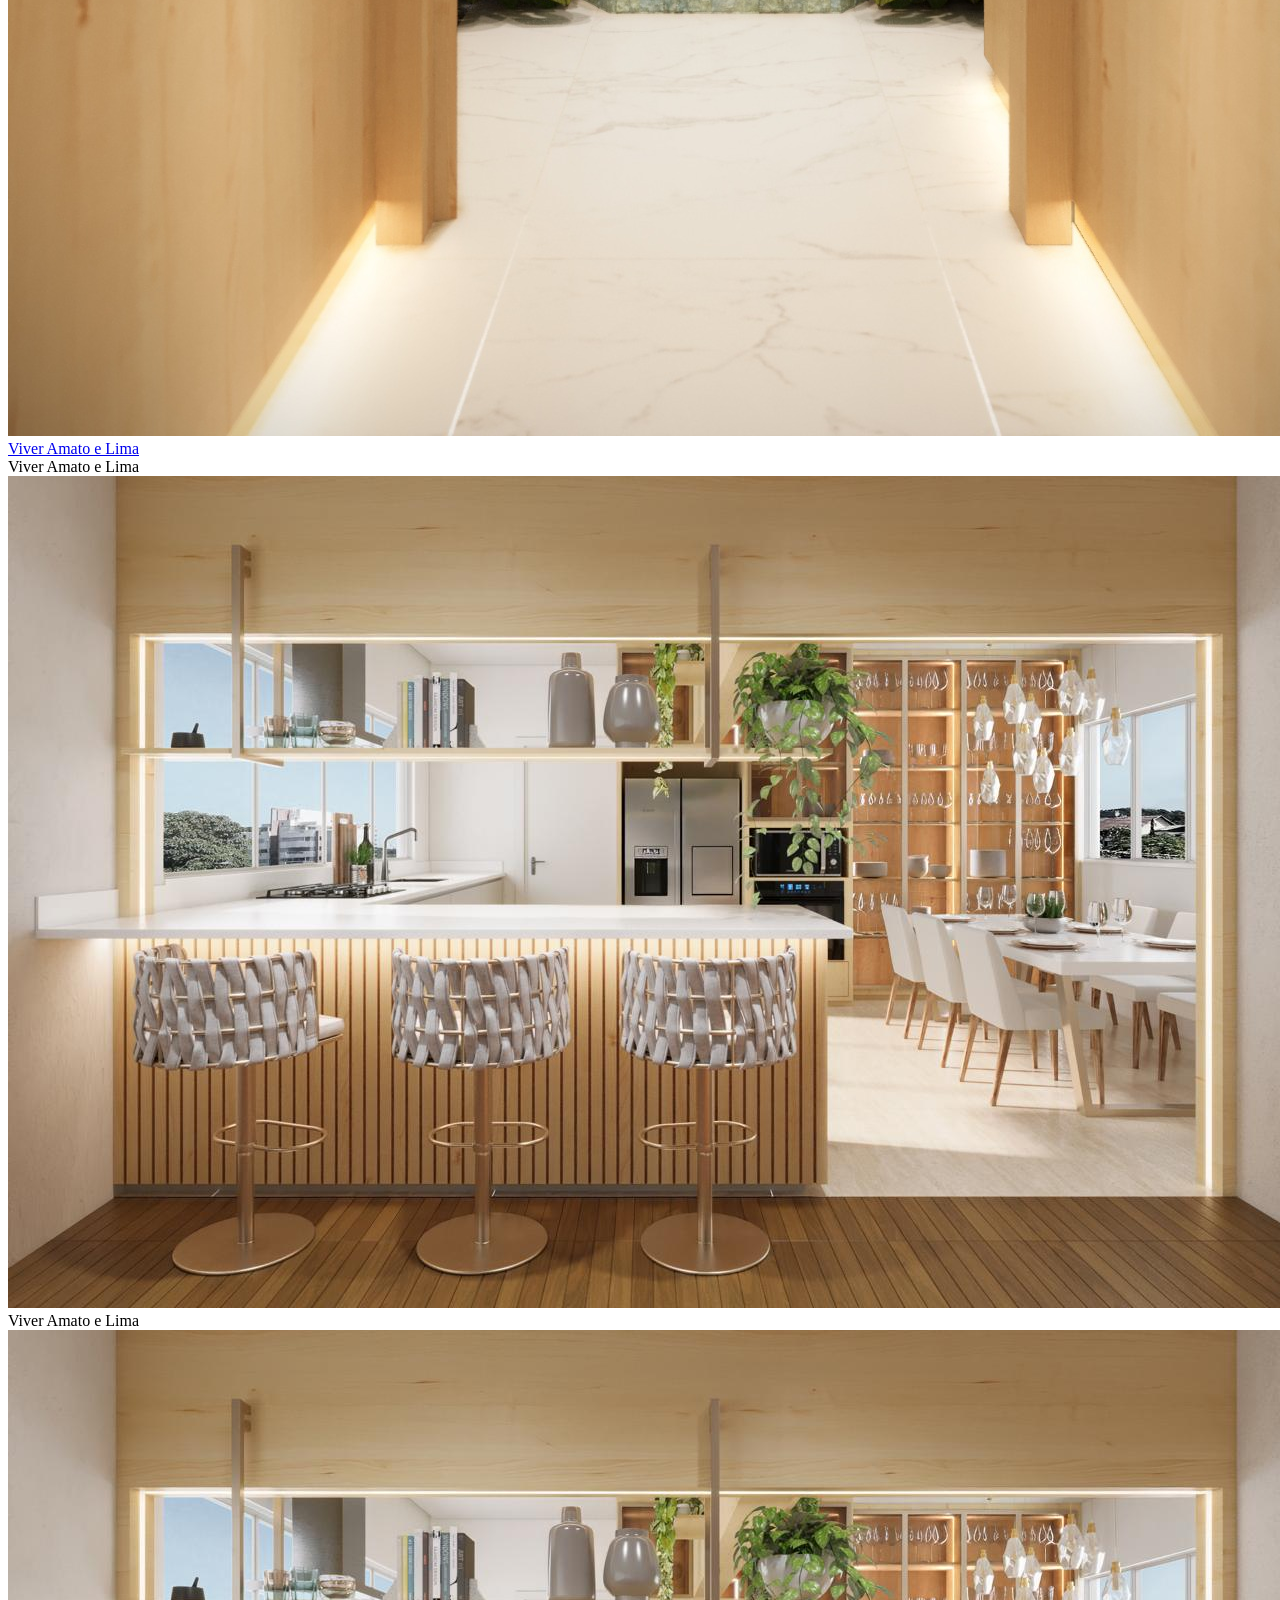
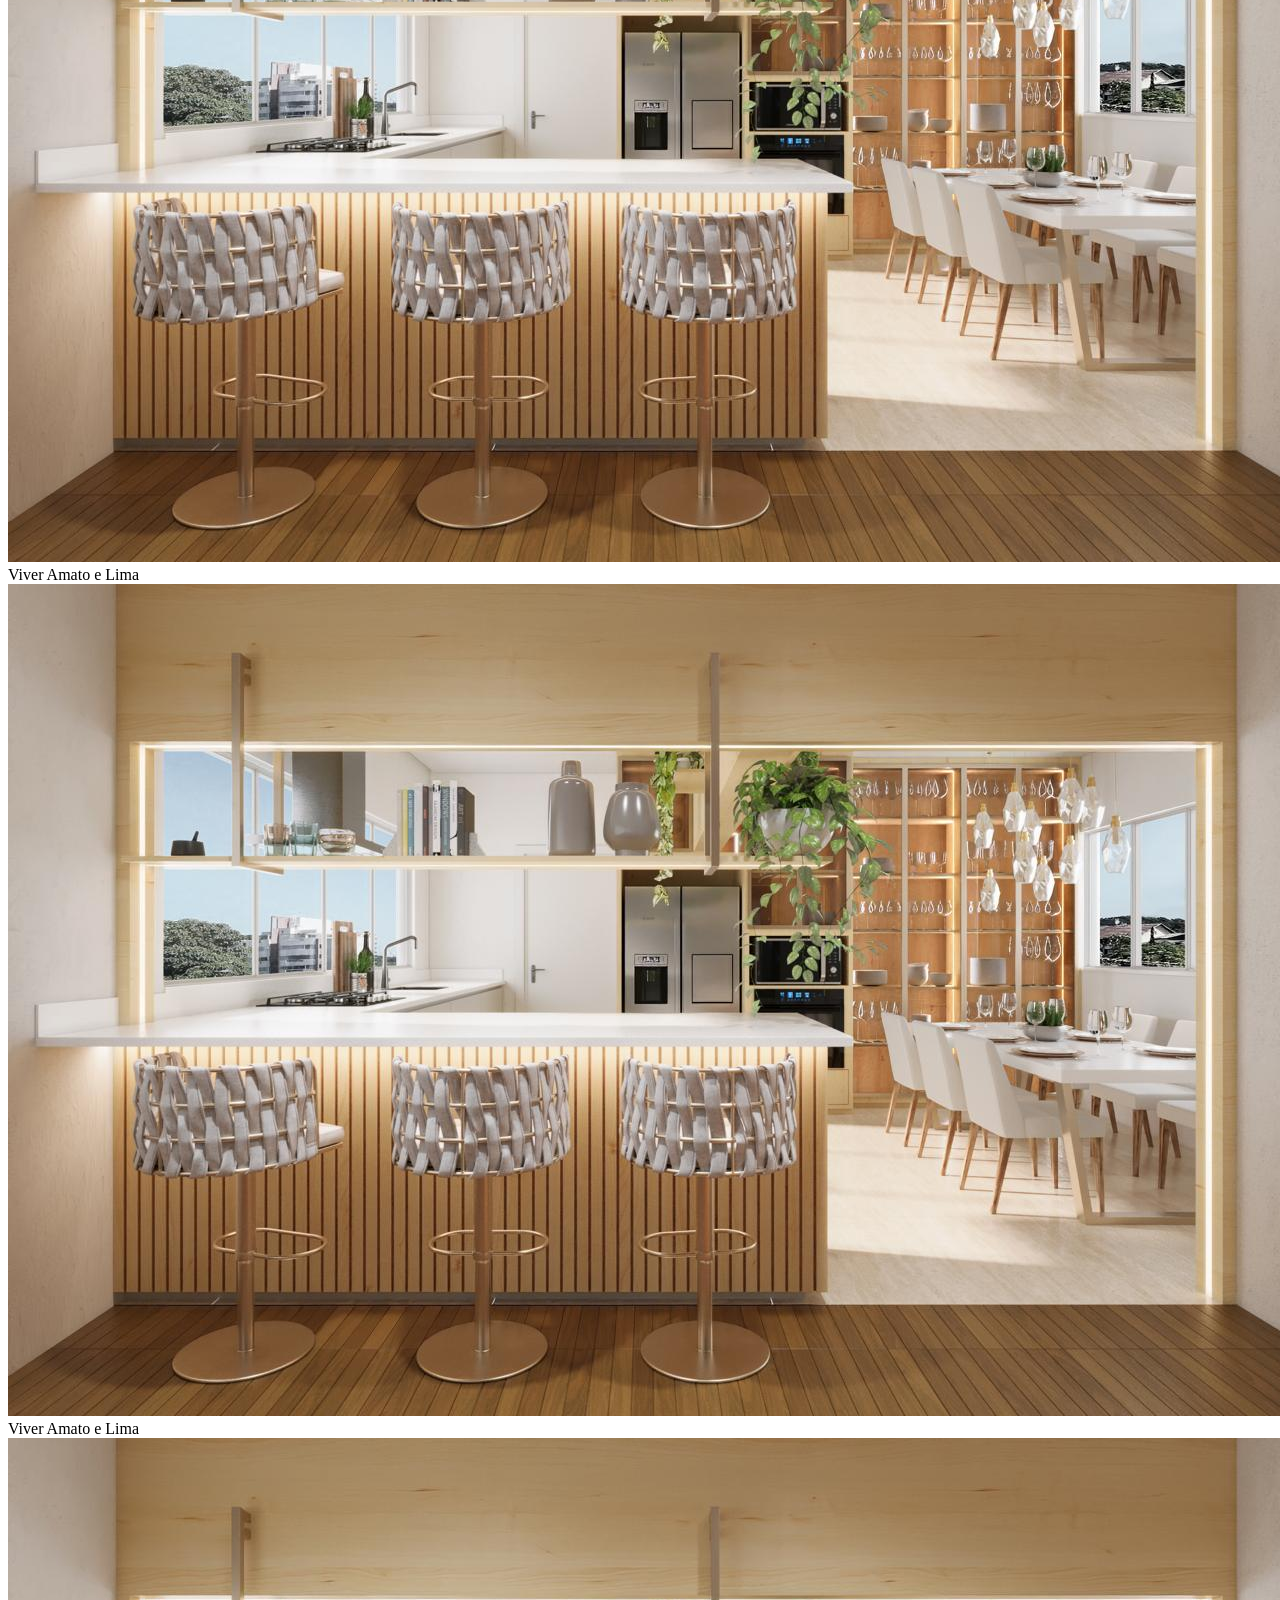
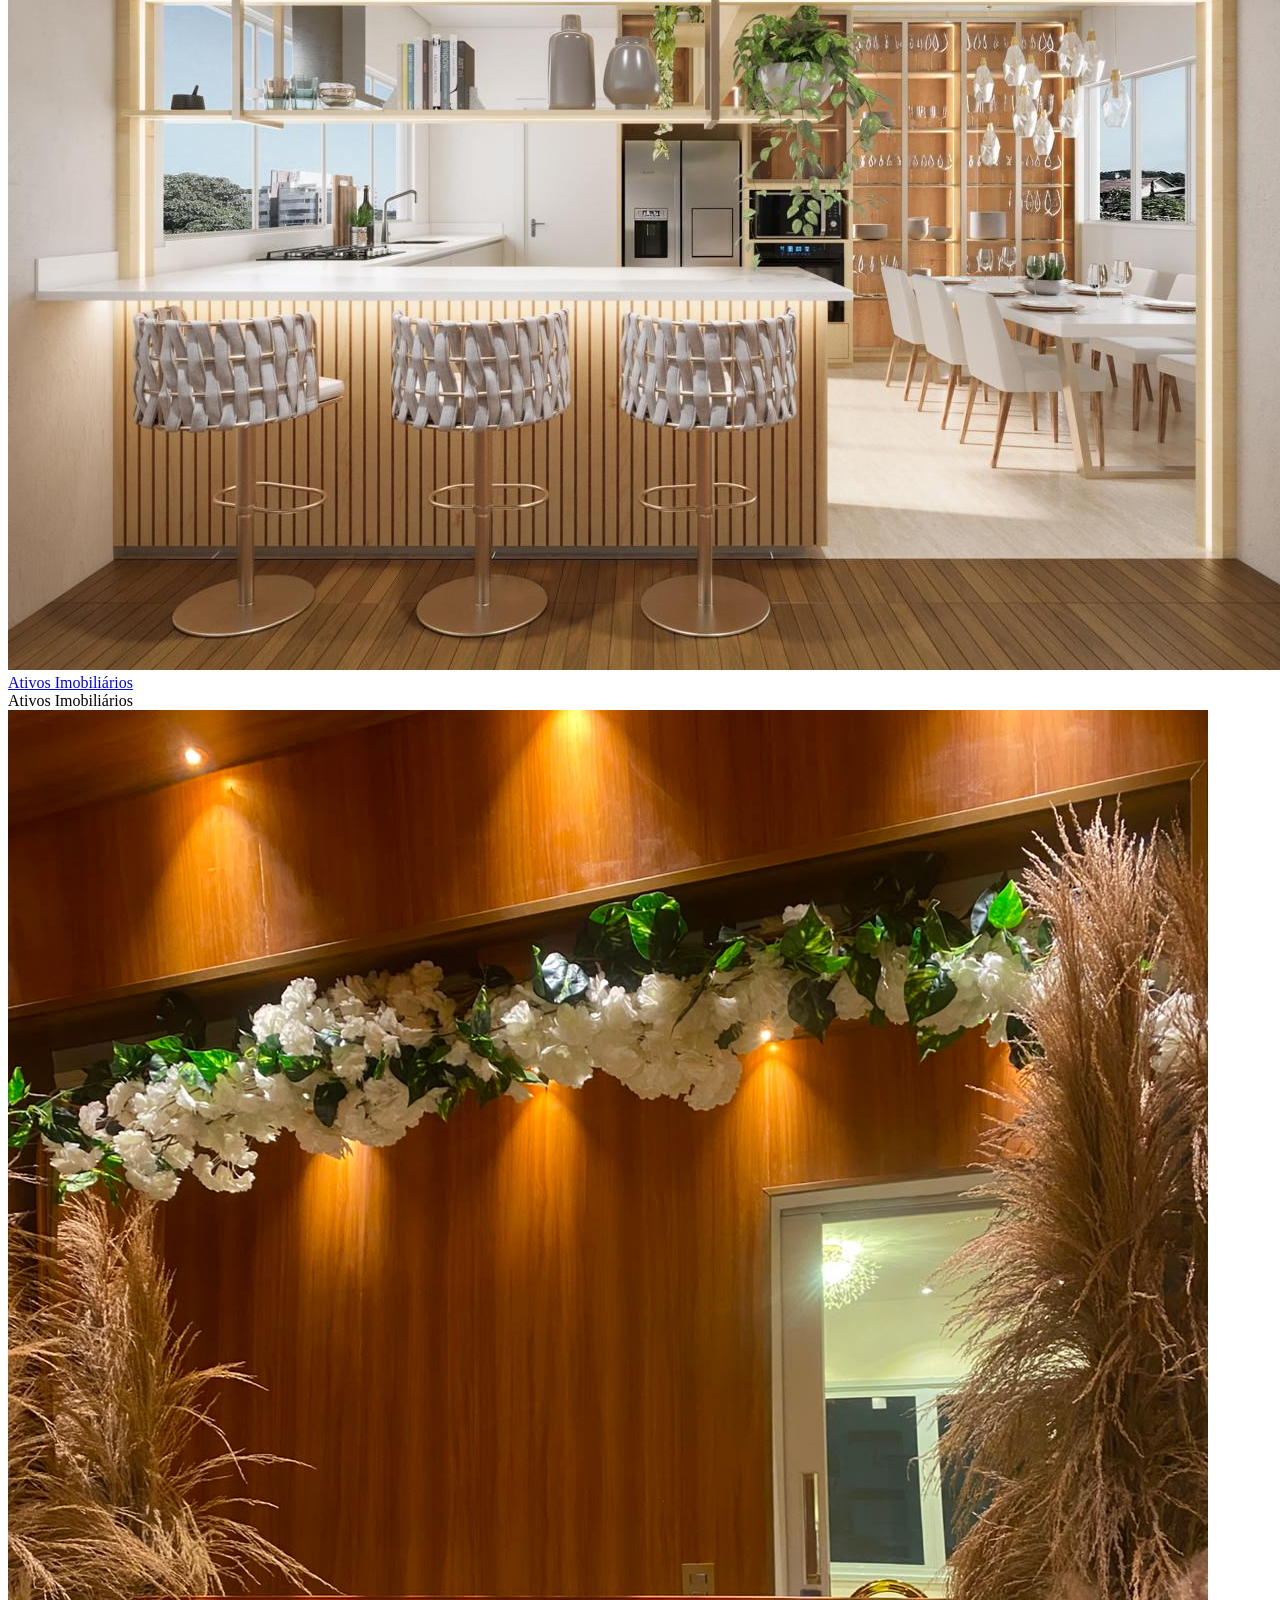
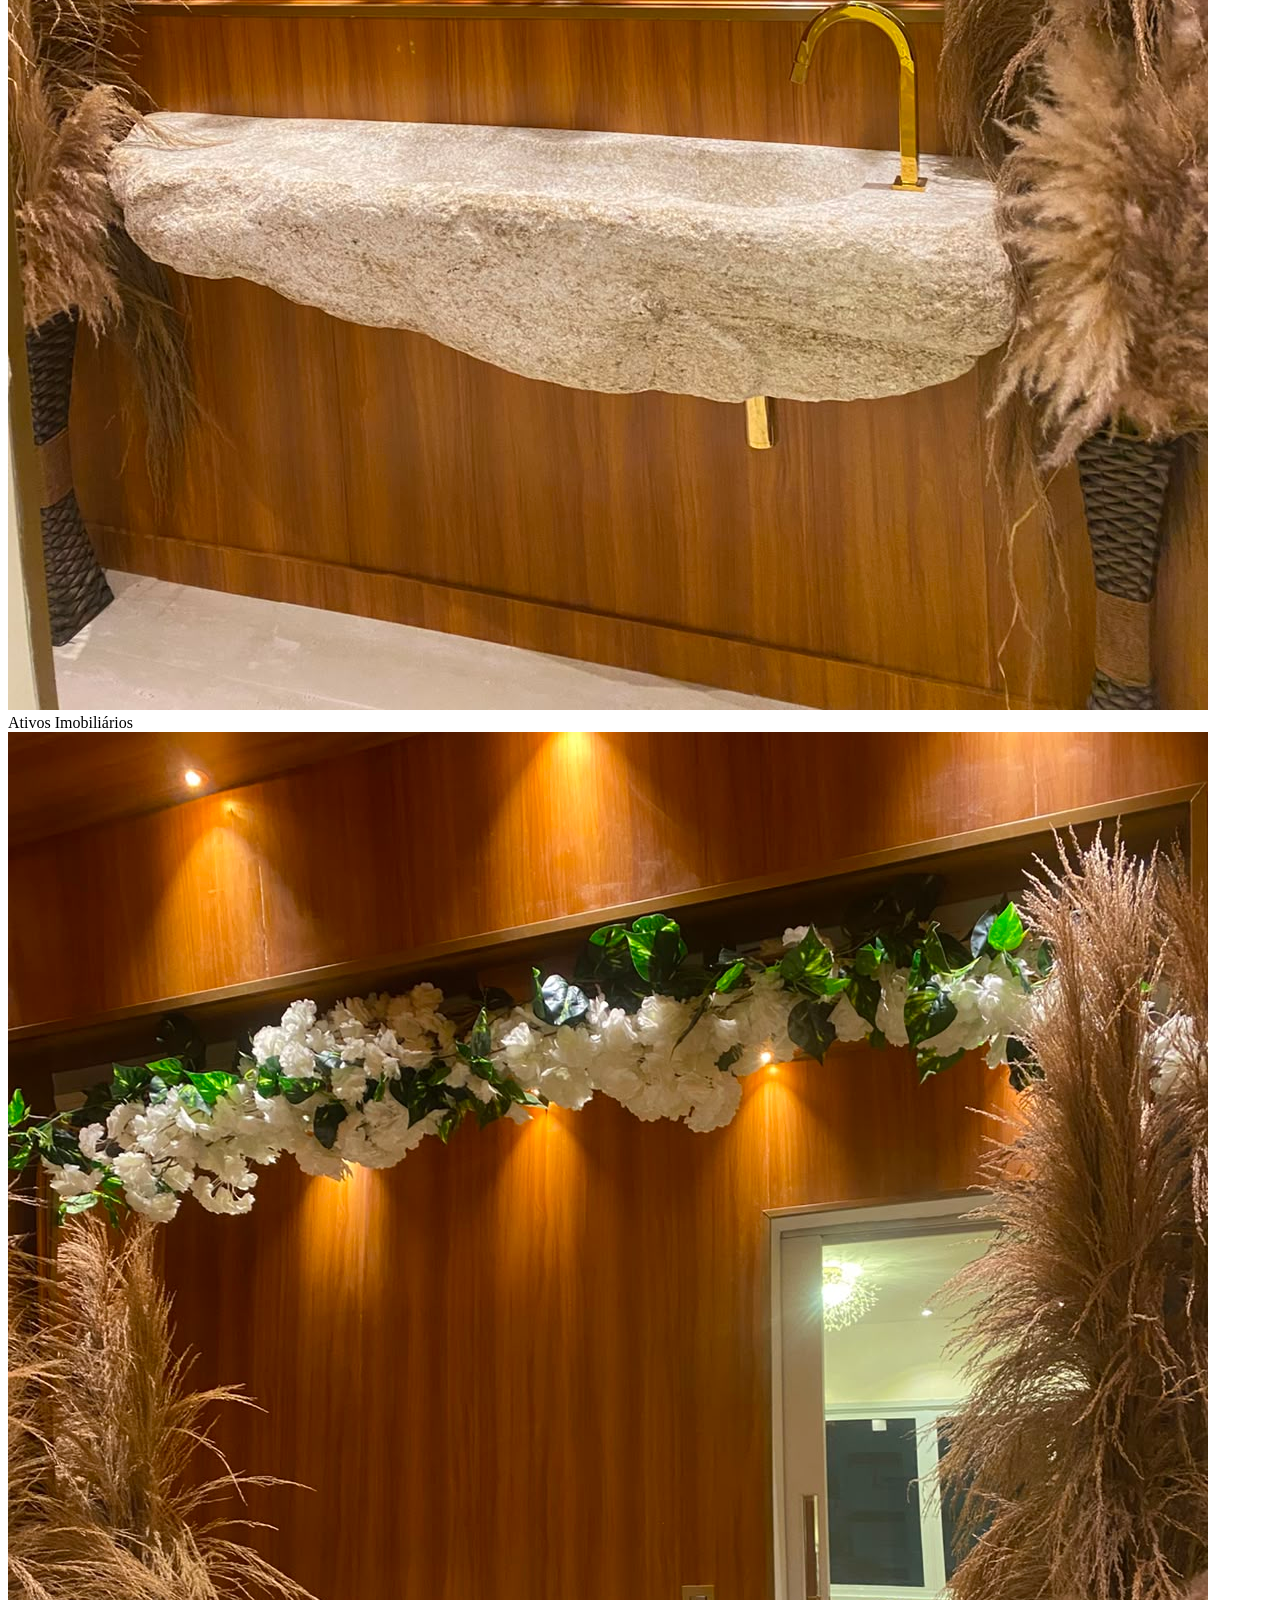
==== commit f02d2625: "Refresh apartment color and sunset lighting build" ====
--- a/index.html
+++ b/index.html
@@ -1 +1 @@
-<!doctype html><html lang="pt-BR"><head><meta charset="UTF-8"/><meta name="viewport" content="width=device-width,initial-scale=1.0"/><meta name="description" content="Amato Lima — ativos imobiliários, venda e reforma de residências de alto padrão em São Paulo."/><title>Amato Lima | Ativos Imobiliários</title><link rel="stylesheet" href="assets/css/styles.css?v=20260905-46"/><link rel="stylesheet" href="assets/css/hero-overlap-fix.css?v=20260905-1"/><link rel="stylesheet" href="assets/css/hero-descriptor-size.css?v=20260905-1"/><link rel="stylesheet" href="assets/css/flowing-menu.css?v=20260904-7"/><link rel="stylesheet" href="assets/css/smooth-motion.css?v=20260904-4"/><link rel="stylesheet" href="assets/css/infinite-spiral.css?v=20260905-29"/><link rel="stylesheet" href="assets/css/editorial-foundations.css?v=20260905-8"/><link rel="stylesheet" href="assets/css/project-index.css?v=20260905-11"/><link rel="stylesheet" href="assets/css/project-evolution.css?v=20260905-2"/><link rel="stylesheet" href="assets/css/apartment-build.css?v=20260905-2"/><link rel="stylesheet" href="assets/css/closing-collage.css?v=20260905-8"/><link rel="stylesheet" href="assets/css/site-background.css?v=20260905-1"/><link rel="stylesheet" href="assets/css/amato-footer.css?v=20260905-4"/><script src="https://cdn.jsdelivr.net/npm/gsap@3.12.5/dist/gsap.min.js" defer></script><script src="https://cdn.jsdelivr.net/npm/gsap@3.12.5/dist/ScrollTrigger.min.js" defer></script><script src="https://cdn.jsdelivr.net/npm/lenis@1.3.11/dist/lenis.min.js" defer></script><script src="assets/js/home.js?v=20260905-32" defer></script><script src="assets/js/flowing-menu.js?v=20260906-6" defer></script><script src="assets/js/smooth-motion.js?v=20260905-7" defer></script><script src="assets/js/material-content-update.js?v=20260905-2" defer></script><script src="assets/js/infinite-spiral.js?v=20260905-19" defer></script><script src="assets/js/editorial-foundations-mirror.js?v=20260905-2" defer></script><script src="assets/js/editorial-foundations.js?v=20260904-3" defer></script><script src="assets/js/project-index-reveal.js?v=20260905-1" defer></script><script src="assets/js/project-evolution.js?v=20260905-2" defer></script><script src="assets/js/apartment-build-runtime-fix.js?v=20260906-4" defer></script><script src="assets/js/closing-collage.js?v=20260905-19" defer></script><script src="assets/js/home-scrolltrigger-recovery.js?v=20260906-1" defer></script><script src="assets/js/main.js" defer></script><script src="assets/js/amato-footer.js?v=20260905-4" defer></script></head><body><div id="app" data-app></div><noscript>Ative o JavaScript para visualizar o site da Amato Lima.</noscript></body></html>+<!doctype html><html lang="pt-BR"><head><meta charset="UTF-8"/><meta name="viewport" content="width=device-width,initial-scale=1.0"/><meta name="description" content="Amato Lima — ativos imobiliários, venda e reforma de residências de alto padrão em São Paulo."/><title>Amato Lima | Ativos Imobiliários</title><link rel="stylesheet" href="assets/css/styles.css?v=20260905-46"/><link rel="stylesheet" href="assets/css/hero-overlap-fix.css?v=20260905-1"/><link rel="stylesheet" href="assets/css/hero-descriptor-size.css?v=20260905-1"/><link rel="stylesheet" href="assets/css/flowing-menu.css?v=20260904-7"/><link rel="stylesheet" href="assets/css/smooth-motion.css?v=20260904-4"/><link rel="stylesheet" href="assets/css/infinite-spiral.css?v=20260905-29"/><link rel="stylesheet" href="assets/css/editorial-foundations.css?v=20260905-8"/><link rel="stylesheet" href="assets/css/project-index.css?v=20260905-11"/><link rel="stylesheet" href="assets/css/project-evolution.css?v=20260905-2"/><link rel="stylesheet" href="assets/css/apartment-build.css?v=20260905-2"/><link rel="stylesheet" href="assets/css/closing-collage.css?v=20260905-8"/><link rel="stylesheet" href="assets/css/site-background.css?v=20260905-1"/><link rel="stylesheet" href="assets/css/amato-footer.css?v=20260905-4"/><script src="https://cdn.jsdelivr.net/npm/gsap@3.12.5/dist/gsap.min.js" defer></script><script src="https://cdn.jsdelivr.net/npm/gsap@3.12.5/dist/ScrollTrigger.min.js" defer></script><script src="https://cdn.jsdelivr.net/npm/lenis@1.3.11/dist/lenis.min.js" defer></script><script src="assets/js/home.js?v=20260905-32" defer></script><script src="assets/js/flowing-menu.js?v=20260906-6" defer></script><script src="assets/js/smooth-motion.js?v=20260905-7" defer></script><script src="assets/js/material-content-update.js?v=20260905-2" defer></script><script src="assets/js/infinite-spiral.js?v=20260905-19" defer></script><script src="assets/js/editorial-foundations-mirror.js?v=20260905-2" defer></script><script src="assets/js/editorial-foundations.js?v=20260904-3" defer></script><script src="assets/js/project-index-reveal.js?v=20260905-1" defer></script><script src="assets/js/project-evolution.js?v=20260905-2" defer></script><script src="assets/js/apartment-build-runtime-fix.js?v=20260906-5" defer></script><script src="assets/js/closing-collage.js?v=20260905-19" defer></script><script src="assets/js/home-scrolltrigger-recovery.js?v=20260906-1" defer></script><script src="assets/js/main.js" defer></script><script src="assets/js/amato-footer.js?v=20260905-4" defer></script></head><body><div id="app" data-app></div><noscript>Ative o JavaScript para visualizar o site da Amato Lima.</noscript></body></html>
